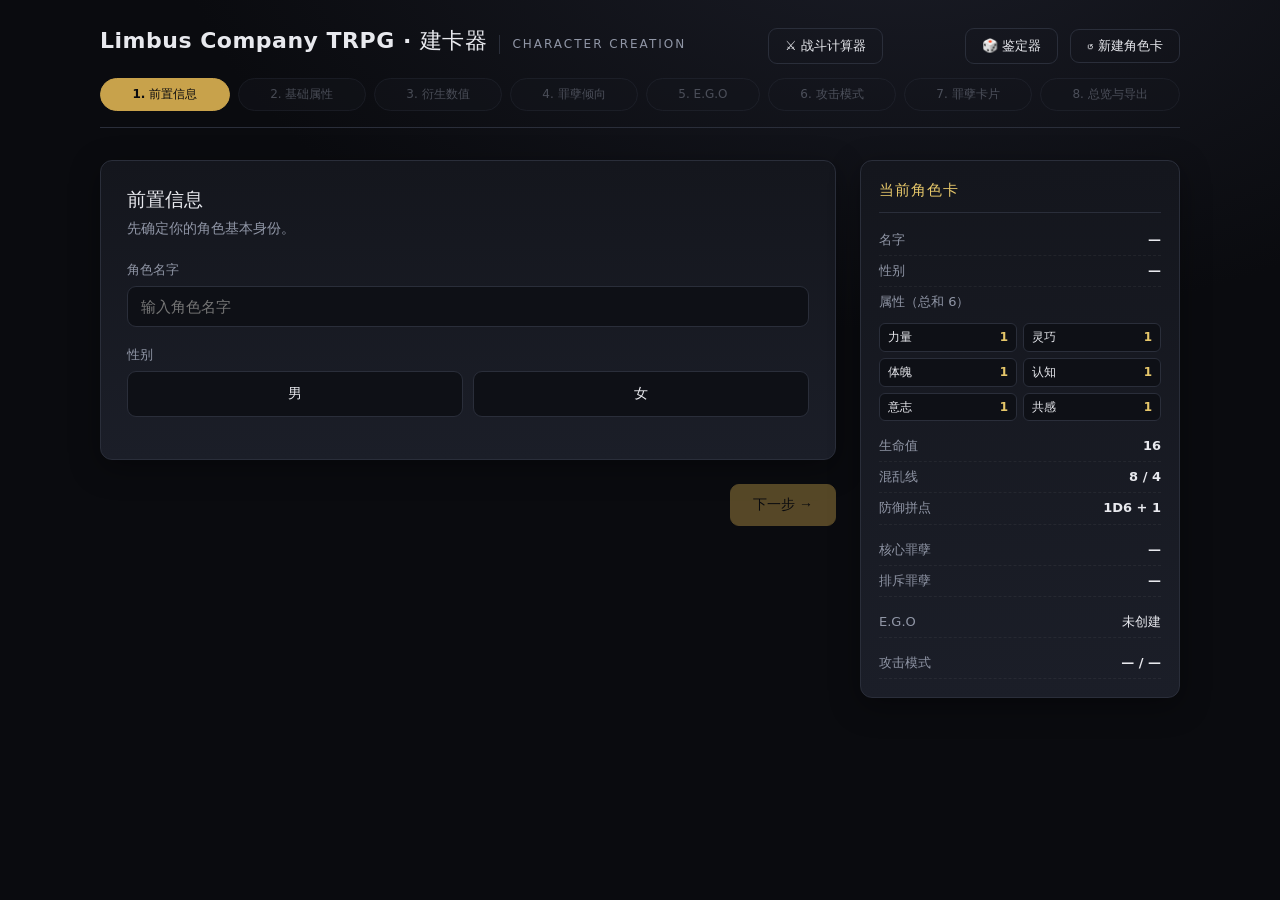
==== index.html @ ee985d25 "battle update" ====
<!DOCTYPE html>
<html lang="zh-CN">
<head>
<meta charset="UTF-8">
<meta name="viewport" content="width=device-width, initial-scale=1.0">
<title>Limbus Company TRPG · 车卡器</title>
<link rel="stylesheet" href="建卡器.css?v=25">
</head>
<body>
<div class="app">
  <header class="top">
    <div class="brand">
      <h1>Limbus Company TRPG · 建卡器</h1>
      <div class="sub">Character Creation</div>
      <a class="btn ghost btn-goto" href="战斗器.html" title="导入角色卡，跑一场战斗">⚔ 战斗计算器</a>
      <a class="btn ghost btn-goto" href="鉴定器.html" title="打开鉴定器，可直接读取当前角色">🎲 鉴定器</a>
      <button class="btn ghost btn-reset" id="btnReset" title="清空当前角色卡的全部内容，从第一步重新开始">↺ 新建角色卡</button>
    </div>
    <nav class="steps" id="stepChips"></nav>
  </header>

  <main class="stage">
    <div class="card" id="stageCard"></div>
    <div class="nav">
      <button class="btn ghost" id="btnBack">← 返回上一步</button>
      <button class="btn primary" id="btnNext">下一步 →</button>
    </div>
  </main>

  <aside class="summary">
    <div class="card">
      <h3>当前角色卡</h3>
      <div id="sideSummary"></div>
    </div>
  </aside>
</div>

<canvas id="exportCanvas" width="760" height="3600"></canvas>
<div class="toast" id="toast"></div>

<script src="建卡器.js?v=25"></script>
</body>
</html>
---- 建卡器.css ----
:root{
  --bg:#0a0b0f;
  --panel:#14161d;
  --panel-2:#1b1e28;
  --line:#2a2e3a;
  --accent:#c8a24b;      /* limbus gold */
  --accent-2:#e6c76a;
  --text:#e8e9ee;
  --muted:#9096a6;
  --danger:#d5615b;
  --ok:#6bbf7b;
  --radius:12px;
  font-synthesis:none;
}
*{box-sizing:border-box}
html,body{margin:0;height:100%}
body{
  background:radial-gradient(1200px 700px at 70% -10%,#1a1c26 0,var(--bg) 60%);
  color:var(--text);
  font-family:"Segoe UI","PingFang SC","Microsoft YaHei",system-ui,sans-serif;
  line-height:1.55;
  -webkit-font-smoothing:antialiased;
}
.app{
  max-width:1120px;margin:0 auto;padding:28px 20px 80px;
  display:grid;grid-template-columns:1fr 320px;gap:24px;
}
/* 顶栏：品牌一行、步骤条独占一行铺满，避免标题折行与末尾孤立的步骤胶囊 */
header.top{grid-column:1 / -1;display:flex;flex-direction:column;gap:14px;
  border-bottom:1px solid var(--line);padding-bottom:16px;margin-bottom:8px}
.brand{display:flex;align-items:baseline;gap:12px;flex-wrap:wrap;min-width:0}
.brand h1{margin:0;font-size:22px;letter-spacing:.5px;line-height:1.2}
.brand .sub{color:var(--muted);font-size:12px;letter-spacing:2px;text-transform:uppercase;
  white-space:nowrap;border-left:1px solid var(--line);padding-left:12px}
/* 常驻的清空按钮：靠右，危险色只在悬停时出现，避免误点 */
.brand .btn-goto{margin-left:auto;align-self:center;padding:7px 16px;font-size:13px;white-space:nowrap;text-decoration:none}
.brand .btn-goto:hover{border-color:var(--accent);color:var(--accent-2)}
.brand .btn-goto + .btn-reset{margin-left:0}
.brand .btn-reset{margin-left:auto;align-self:center;padding:7px 16px;font-size:13px;white-space:nowrap}
.brand .btn-reset:hover{border-color:var(--danger);color:var(--danger)}
.steps{display:flex;gap:8px;flex-wrap:wrap}
/* flex:1 让胶囊等分整行；折行时末行也会被撑满，不会出现单个吊在右边 */
.steps .chip{
  flex:1 1 auto;min-width:96px;text-align:center;
  font-size:12px;color:var(--muted);border:1px solid var(--line);
  padding:6px 10px;border-radius:999px;background:var(--panel);white-space:nowrap;
  cursor:pointer;transition:.2s;user-select:none
}
.steps .chip:hover{border-color:var(--accent)}
.steps .chip.active{color:var(--bg);background:var(--accent);border-color:var(--accent);font-weight:600}
.steps .chip.done{color:var(--accent-2);border-color:var(--accent)}
.steps .chip.locked{opacity:.45;cursor:not-allowed}

main.stage{min-width:0}
.card{background:linear-gradient(180deg,var(--panel),var(--panel-2));border:1px solid var(--line);
  border-radius:var(--radius);padding:24px 26px;box-shadow:0 8px 30px rgba(0,0,0,.35)}
.card h2{margin:0 0 4px;font-size:19px}
.card .lead{color:var(--muted);font-size:14px;margin:0 0 20px}

label.field{display:block;margin:0 0 18px}
label.field .lab{font-size:13px;color:var(--muted);margin-bottom:6px;display:block}
input[type=text],select{
  width:100%;background:#0e1016;border:1px solid var(--line);color:var(--text);
  padding:11px 13px;border-radius:9px;font-size:15px;outline:none;transition:.15s}
input[type=text]:focus,select:focus{border-color:var(--accent)}
.gender-row{display:flex;gap:10px;flex-wrap:wrap}
.gender-row .opt{flex:1;min-width:90px;text-align:center;border:1px solid var(--line);
  background:#0e1016;border-radius:9px;padding:11px;cursor:pointer;transition:.15s;font-size:14px}
.gender-row .opt:hover{border-color:var(--accent)}
.gender-row .opt.sel{border-color:var(--accent);background:rgba(200,162,75,.12);color:var(--accent-2)}

/* attributes */
.attr-help{background:#0e1016;border:1px solid var(--line);border-radius:10px;padding:14px 16px;
  font-size:13px;color:var(--muted);margin-bottom:18px}
.attr-help b{color:var(--text)}
.pool{display:flex;align-items:center;gap:14px;margin-bottom:16px;flex-wrap:wrap}
.pool .badge{font-size:14px;padding:6px 14px;border-radius:999px;border:1px solid var(--line);background:#0e1016}
.pool .badge b{color:var(--accent-2);font-size:16px}
.pool .badge.bad b{color:var(--danger)}
.attr-list{display:flex;flex-direction:column;gap:12px}
.attr{display:grid;grid-template-columns:150px 1fr 130px;gap:14px;align-items:center;
  background:#0e1016;border:1px solid var(--line);border-radius:10px;padding:12px 14px}
.attr .name{font-weight:600}
.attr .name small{display:block;color:var(--muted);font-weight:400;font-size:11px;line-height:1.3;margin-top:2px}
.dots{display:flex;gap:6px}
.dot{width:26px;height:26px;border-radius:50%;border:1px solid var(--line);background:#161923;
  cursor:pointer;transition:.12s;display:flex;align-items:center;justify-content:center;font-size:12px;color:var(--muted)}
.dot:hover{border-color:var(--accent)}
.dot.on{background:var(--accent);border-color:var(--accent);color:var(--bg);font-weight:700}
.dot.locked{opacity:.4;cursor:not-allowed}
.stepper{display:flex;align-items:center;gap:8px;justify-content:flex-end}
.stepper button{width:34px;height:34px;border-radius:8px;border:1px solid var(--line);
  background:var(--panel);color:var(--text);font-size:18px;cursor:pointer;transition:.15s}
.stepper button:hover:not(:disabled){border-color:var(--accent);color:var(--accent-2)}
.stepper button:disabled{opacity:.35;cursor:not-allowed}
.stepper .val{min-width:26px;text-align:center;font-size:20px;font-weight:700;color:var(--accent-2)}
.warns{margin-top:16px;display:flex;flex-direction:column;gap:6px}
.warn{font-size:13px;color:var(--danger);display:flex;gap:8px;align-items:flex-start}
.warn.ok{color:var(--ok)}

/* derived */
.grid2{display:grid;grid-template-columns:1fr 1fr;gap:14px}
.stat{background:#0e1016;border:1px solid var(--line);border-radius:10px;padding:16px}
.stat .k{font-size:12px;color:var(--muted);letter-spacing:1px;text-transform:uppercase}
.stat .v{font-size:26px;font-weight:700;color:var(--accent-2);margin-top:4px}
.stat .note{font-size:12px;color:var(--muted);margin-top:6px}

/* nav */
.nav{display:flex;justify-content:space-between;gap:12px;margin-top:24px}
a.btn{display:inline-block;text-decoration:none}
.btn{border:1px solid var(--line);background:var(--panel);color:var(--text);
  padding:11px 22px;border-radius:9px;font-size:14px;cursor:pointer;transition:.15s;font-weight:600}
.btn:hover:not(:disabled){border-color:var(--accent)}
.btn.primary{background:var(--accent);color:var(--bg);border-color:var(--accent)}
.btn.primary:hover:not(:disabled){background:var(--accent-2)}
.btn:disabled{opacity:.4;cursor:not-allowed}
.btn.ghost{background:transparent}

/* sidebar summary */
aside.summary{position:sticky;top:20px;align-self:start}
.summary .card{padding:18px 18px}
.summary h3{margin:0 0 12px;font-size:15px;letter-spacing:1px;color:var(--accent-2);
  border-bottom:1px solid var(--line);padding-bottom:10px}
.srow{display:flex;justify-content:space-between;gap:10px;font-size:13px;padding:5px 0;border-bottom:1px dashed rgba(255,255,255,.05)}
.srow .sk{color:var(--muted)}
.srow .sv{font-weight:600;text-align:right}
.srow.editable{cursor:pointer}
.srow.editable:hover .sk{color:var(--accent-2)}
.attr-mini{display:grid;grid-template-columns:1fr 1fr;gap:6px;margin-top:6px}
.attr-mini span{font-size:12px;background:#0e1016;border:1px solid var(--line);border-radius:6px;
  padding:4px 8px;display:flex;justify-content:space-between}
.attr-mini b{color:var(--accent-2)}
.empty{color:var(--muted);font-size:13px;font-style:italic}

/* final export */
.export-row{display:flex;gap:12px;flex-wrap:wrap;margin-top:6px}
.sheet{background:#0e1016;border:1px solid var(--line);border-radius:10px;padding:20px;margin-bottom:18px}
.sheet h4{margin:0 0 10px;color:var(--accent-2);font-size:15px}
table.sh{width:100%;border-collapse:collapse;font-size:14px}
table.sh td{padding:7px 6px;border-bottom:1px solid rgba(255,255,255,.06)}
table.sh td:first-child{color:var(--muted);width:40%}
/* .sh 的 40% 首列是为「键/值」两列表设计的，多列表用 .auto 取消 */
table.sh.auto td:first-child{width:auto}
table.sh.auto td{vertical-align:top}
table.sh.auto td:nth-child(2),table.sh.auto td:nth-child(3){white-space:nowrap}

/* 卡片明细表：前三列定宽且不折行，效果列吃掉剩余宽度 */
table.cards{width:100%;border-collapse:collapse;font-size:14px;table-layout:fixed}
table.cards td{padding:9px 8px;border-bottom:1px solid rgba(255,255,255,.06);vertical-align:top}
table.cards tr.thead td{color:var(--muted);font-size:12px;letter-spacing:1px}
table.cards .c-sin{width:106px;white-space:nowrap;color:var(--muted)}
table.cards .c-lv{width:66px;white-space:nowrap;color:var(--muted)}
table.cards .c-tr{width:82px;white-space:nowrap}
table.cards .c-tr .pill{margin-left:0;margin-top:5px;display:inline-block}
.toast{position:fixed;bottom:24px;left:50%;transform:translateX(-50%) translateY(20px);
  background:var(--accent);color:var(--bg);padding:12px 22px;border-radius:10px;font-weight:600;
  opacity:0;pointer-events:none;transition:.25s;z-index:50}
.toast.show{opacity:1;transform:translateX(-50%) translateY(0)}
canvas#exportCanvas{display:none}

/* ============ 罪孽模块 ============ */
.subchips{display:flex;gap:6px;flex-wrap:wrap;margin:0 0 18px}
.subchip{font-size:12px;color:var(--muted);border:1px solid var(--line);border-radius:8px;
  padding:4px 10px;background:#0e1016;cursor:pointer;transition:.15s;user-select:none}
.subchip:hover{border-color:var(--accent)}
.subchip.active{color:var(--bg);background:var(--accent);border-color:var(--accent);font-weight:600}
.subchip.done{color:var(--accent-2);border-color:var(--accent)}

.sin-card{background:#0e1016;border:1px solid var(--line);border-radius:12px;padding:16px;position:relative;overflow:hidden}
/* 左侧强调条 + 图形符号，双重区分（不仅靠颜色，兼顾色觉障碍） */
.sin-card::before{content:"";position:absolute;left:0;top:0;bottom:0;width:5px;background:var(--sin-c,#c8a24b)}
.sin-wrath{--sin-c:#e02c2c}     /* 暴怒 · 红 */
.sin-lust{--sin-c:#f2790e}      /* 色欲 · 橙 */
.sin-sloth{--sin-c:#f2c40f}     /* 怠惰 · 黄 */
.sin-gluttony{--sin-c:#6dbe45}  /* 暴食 · 绿 */
.sin-gloom{--sin-c:#2f79c2}     /* 忧郁 · 蓝 */
.sin-pride{--sin-c:#49c6f0}     /* 傲慢 · 浅蓝 */
.sin-envy{--sin-c:#a24f9e}      /* 嫉妒 · 紫 */
.sin-head{display:flex;align-items:center;gap:10px;margin-bottom:8px}
.sin-sym{width:34px;height:34px;flex:none;display:flex;align-items:center;justify-content:center;
  border:1px solid var(--sin-c,#c8a24b);border-radius:8px;color:var(--sin-c,#c8a24b);font-size:16px}
.sin-icon{width:100%;height:100%;object-fit:contain;display:block}
.rdot-icon{padding:3px}
.rdot-icon .sin-icon{width:22px;height:22px}
.sin-icon-inline{display:inline-flex;width:20px;height:20px;vertical-align:-4px;margin-right:6px}
.sin-icon-inline .sin-icon{width:20px;height:20px}
.sin-name{font-weight:700;font-size:16px}
.sin-count{margin-left:auto;font-size:12px;color:var(--muted)}
.sin-keys{display:flex;gap:6px;flex-wrap:wrap;margin-bottom:10px}
.sin-keys .tag{font-size:12px;background:#161923;border:1px solid var(--line);border-radius:999px;padding:3px 10px;color:var(--text)}
.sin-summary{margin:0 0 10px;font-size:14px}
.sin-quote{margin:0;padding:10px 14px;border-left:3px solid var(--sin-c,#c8a24b);
  background:#161923;border-radius:0 8px 8px 0;color:var(--accent-2);font-style:italic;font-size:14px}
.sin-card.big{max-width:560px;margin:0 auto 6px}
.sin-level{font-size:15px;margin-bottom:4px}
.sin-level b{color:var(--accent-2);font-size:18px}
.sin-level-desc{font-size:12px;color:var(--muted);min-height:32px;margin-bottom:8px}

.sin-grid{display:grid;grid-template-columns:repeat(auto-fill,minmax(210px,1fr));gap:12px}
.sin-card.mini .stepper{justify-content:space-between;margin-top:4px}

.reader-nav{display:flex;align-items:center;justify-content:space-between;gap:12px;margin-top:18px;flex-wrap:wrap}
.dots-row{display:flex;gap:8px;flex-wrap:wrap;justify-content:center;flex:1}
.rdot{width:30px;height:30px;border-radius:8px;border:1px solid var(--line);background:#0e1016;
  color:var(--muted);cursor:pointer;font-size:13px;display:inline-flex;align-items:center;justify-content:center;transition:.15s}
.rdot:hover{border-color:var(--accent)}
.rdot.on{background:var(--accent);border-color:var(--accent);color:var(--bg);font-weight:700}

.choice-grid{display:grid;grid-template-columns:repeat(auto-fill,minmax(240px,1fr));gap:14px}
.sin-card.choice{cursor:pointer;text-align:left;color:var(--text);font-family:inherit}
.sin-card.choice:hover{border-color:var(--accent)}
.sin-card.choice.sel{border-color:var(--accent-2);box-shadow:0 0 0 2px rgba(230,199,106,.35)}
.sin-card.choice.sel::after{content:"✔ 已选";position:absolute;top:10px;right:12px;font-size:12px;color:var(--accent-2);font-weight:700}

.hint{font-size:12px;color:var(--muted);margin:6px 0 0}

.pill{font-size:11px;padding:2px 8px;border-radius:999px;margin-left:6px;border:1px solid var(--line)}
.pill.core{background:rgba(200,162,75,.18);color:var(--accent-2);border-color:var(--accent)}
.pill.sec{background:rgba(107,123,191,.18);color:#9aa6e0}
.pill.rej{background:rgba(213,97,91,.16);color:var(--danger)}

/* 焦点可见性（键盘可访问） */
button:focus-visible,.subchip:focus-visible,.rdot:focus-visible,.dot:focus-visible,.opt:focus-visible{
  outline:2px solid var(--accent-2);outline-offset:2px}

@media(max-width:880px){
  .app{grid-template-columns:1fr}
  aside.summary{position:static}
  .attr{grid-template-columns:1fr;gap:10px}
  .stepper{justify-content:flex-start}
  .grid2{grid-template-columns:1fr}
  .sin-grid,.choice-grid{grid-template-columns:1fr}
  .mode-grid{grid-template-columns:1fr}
  .mode-slots{flex-direction:column}
}

/* ============ 攻击模式 ============ */
.mode-tabs{display:flex;gap:10px;margin-bottom:18px}
.mode-tab{flex:1;background:#0e1016;border:1px solid var(--line);border-radius:10px;padding:14px 16px;
  cursor:pointer;transition:.15s;text-align:center}
.mode-tab:hover{border-color:var(--accent)}
.mode-tab.active{border-color:var(--accent);background:rgba(200,162,75,.08)}
.mt-label{display:block;font-size:12px;color:var(--muted);letter-spacing:1px;margin-bottom:2px}
.mt-val{display:block;font-size:18px;font-weight:700;color:var(--accent-2)}
.mt-attr{display:block;font-size:12px;color:var(--muted);margin-top:2px}
.mode-tab.active .mt-label{color:var(--accent-2)}

.mode-grid{display:grid;grid-template-columns:repeat(3,1fr);gap:14px}
.mode-card{background:#0e1016;border:1px solid var(--line);border-radius:10px;padding:18px;
  text-align:center;cursor:pointer;transition:.15s;position:relative}
.mode-card:hover{border-color:var(--accent)}
.mode-card.sel{border-color:var(--accent-2);box-shadow:0 0 0 2px rgba(230,199,106,.35)}
.mode-name{font-size:20px;font-weight:700;color:var(--accent-2);margin-bottom:4px}
.mode-attr{font-size:13px;color:var(--muted);margin-bottom:8px}
.mode-desc{font-size:13px;color:var(--text)}

/* ============ 问答 ============ */
.qa-block{margin-bottom:22px}
.qa-question{font-size:15px;font-weight:600;color:var(--accent-2);margin-bottom:10px}
.qa-options{display:grid;grid-template-columns:1fr;gap:10px}
.qa-option{background:#0e1016;border:1px solid var(--line);border-radius:10px;padding:14px;
  cursor:pointer;transition:.15s}
.qa-option:hover{border-color:var(--accent)}
.qa-option.sel{border-color:var(--accent-2);box-shadow:0 0 0 2px rgba(230,199,106,.35);background:rgba(200,162,75,.08)}
.qa-opt-label{font-weight:600;color:var(--text);margin-bottom:4px}
.qa-opt-effect{font-size:13px;color:var(--muted)}
.qa-option.sel .qa-opt-label{color:var(--accent-2)}

/* ============ 卡片预览 ============ */
.preview-cards{display:flex;flex-direction:column;gap:12px}
.preview-card .card-clash{font-size:13px;color:var(--muted);margin:8px 0 4px;padding:6px 10px;background:#161923;border-radius:6px}
.preview-card .card-clash .pill{margin-right:6px}
.preview-card .card-dmg{color:var(--accent-2)}
.preview-card .card-effect{font-size:13px;color:var(--text);margin:4px 0 2px;padding:4px 0}

/* ============ 鉴定器 ============ */
.sin-chips{display:flex;gap:6px;flex-wrap:wrap}
.sinchip{font-size:12px;color:var(--muted);border:1px solid var(--line);border-radius:8px;
  padding:5px 10px;background:#0e1016;cursor:pointer;transition:.15s;user-select:none;
  border-left:4px solid var(--sin-c,var(--line))}
.sinchip:hover{border-color:var(--accent);border-left-color:var(--sin-c,var(--accent))}
.sinchip.on{color:var(--text);background:rgba(200,162,75,.14);border-color:var(--accent);font-weight:600}
.sinchip small{display:block;font-size:10px;opacity:.7;margin-top:1px}
.sinchip.full{opacity:.4;cursor:not-allowed}
.summary h3.sec-head{display:flex;justify-content:space-between;align-items:baseline}
.summary h3.sec-head span{font-size:12px;font-weight:400;color:var(--muted);letter-spacing:0}

.roll-log{display:flex;flex-direction:column;gap:4px;margin:4px 0 12px}
.roll-step{display:flex;align-items:center;gap:8px;font-size:13px}
.roll-idx{width:22px;text-align:right;color:var(--muted);font-size:11px}
.coin{width:26px;height:26px;border-radius:50%;display:inline-flex;align-items:center;justify-content:center;
  font-weight:700;font-size:13px;border:1px solid var(--line)}
.coin.hit{background:var(--accent);border-color:var(--accent);color:var(--bg)}
.coin.miss{background:#161923;color:var(--muted)}
.roll-tally{color:var(--muted);font-size:12px}
.roll-verdict{font-size:20px;font-weight:700;padding-top:10px;border-top:1px solid var(--line)}
.roll-verdict.pass{color:var(--ok)}
.roll-verdict.fail{color:var(--danger)}
.roll-verdict small{display:block;font-size:12px;font-weight:400;color:var(--muted);margin-top:2px}

/* 鉴定器没有右侧摘要以外的第二列，属性行沿用 srow 但要放得下步进器 */
#attrEdit .srow{align-items:center}
#attrEdit .stepper button{width:26px;height:26px;font-size:15px}

/* ============ 战斗计算器 ============ */
/* 单栏：场上单位固定在聚光灯上方，任何宽度下都不会被挤到日志后面 */
.app-combat{max-width:1180px;grid-template-columns:1fr}
.board{display:grid;grid-template-columns:1fr 1fr;gap:16px;margin-bottom:20px}
.board .card{padding:18px 20px}
@media(max-width:900px){ .board{grid-template-columns:1fr} }
/* 战斗器没有 aside.summary，标题栏的 flex 规则要另外给 */
.board h3.sec-head,.card h2.sec-head{display:flex;justify-content:space-between;align-items:center;gap:12px}
.card h2.sec-head{margin:0 0 4px}

.round-bar{display:flex;align-items:center;gap:12px;flex-wrap:wrap;
  border-top:1px solid var(--line);padding-top:12px}
.round-no{font-size:16px}
.round-no b{color:var(--accent-2);font-size:22px}
.round-tally{color:var(--muted);font-size:13px;margin-right:auto}
.btn.mini{padding:3px 10px;font-size:12px;font-weight:400}

.unit{background:#0e1016;border:1px solid var(--line);border-radius:10px;padding:12px;margin-bottom:10px}
.unit.on{border-color:var(--accent);box-shadow:0 0 0 2px rgba(200,162,75,.25)}
.unit.foe{border-left:4px solid var(--danger)}
.unit-head{display:flex;align-items:center;gap:8px;margin-bottom:8px}
.unit-head b{font-size:15px}
.unit-tag{margin-left:auto;font-size:11px;color:var(--muted)}
.unit-tag.done{color:var(--danger)}
/* 数值区：标签在上、输入在下的等宽网格，取代原来挤成一排的裸输入框 */
.unit-stats{display:grid;grid-template-columns:repeat(auto-fit,minmax(92px,1fr));gap:8px;margin-top:10px}
.ustat{display:flex;flex-direction:column;gap:3px}
.ustat>span{font-size:11px;color:var(--muted);letter-spacing:.3px}
.ustat input,.ustat select{width:100%;background:#161923;border:1px solid var(--line);
  color:var(--text);border-radius:6px;padding:5px 8px;font-size:13px;outline:none;transition:.15s}
.ustat input:focus,.ustat select:focus{border-color:var(--accent)}
.unit-foot{display:flex;align-items:center;gap:10px;margin-top:10px;flex-wrap:wrap}
.unit-deck{font-size:11px;color:var(--muted);margin-right:auto}
.unit-foot .btn.mini{margin-left:auto}
.unit-deck+.btn.mini{margin-left:0}
.unit-adv{margin-top:10px;padding-top:10px;border-top:1px dashed var(--line)}
.name-input{flex:1;background:transparent;border:none;color:var(--text);font-size:15px;font-weight:700;
  border-bottom:1px dashed var(--line);padding:2px 0}
.name-input:focus{outline:none;border-bottom-color:var(--accent)}

.bar{position:relative;height:18px;background:#161923;border-radius:9px;overflow:hidden;border:1px solid var(--line)}
.bar i{display:block;height:100%;background:linear-gradient(90deg,var(--ok),#8fd39c)}
.bar.foe i{background:linear-gradient(90deg,var(--danger),#e0837e)}
.bar span{position:absolute;inset:0;text-align:center;font-size:11px;line-height:18px;color:var(--text)}
.bar.mini{height:12px}
.bar.mini span{font-size:10px;line-height:12px}

.intents{display:flex;flex-direction:column;gap:6px;margin:8px 0}
.intent{display:flex;flex-direction:column;gap:4px;background:#161923;border-radius:6px;padding:6px 8px;
  border-left:3px solid var(--line)}
.intent-row{display:flex;align-items:center;gap:6px;flex-wrap:wrap}
.ilab{display:flex;align-items:center;gap:4px;font-size:11px;color:var(--muted)}
.ilab select{background:#0e1016;border:1px solid var(--line);color:var(--text);
  border-radius:5px;font-size:11px;padding:2px 4px;max-width:120px}
/* XdY+Z 的三个小输入框贴在一起读成一个骰子表达式 */
.ilab.dice{gap:2px}
.iv.sm{width:38px;padding:2px 3px;font-size:12px}
.dice-range{color:var(--muted);font-weight:400;font-size:10px;margin-left:4px;white-space:nowrap}
.intent.i-attack{border-left-color:var(--danger)}
.intent.i-buff{border-left-color:var(--ok)}
.intent.i-debuff{border-left-color:#a24f9e}
.intent.done{opacity:.45}
.intent select{background:#0e1016;border:1px solid var(--line);color:var(--text);border-radius:5px;font-size:11px;padding:2px 4px}
.intent .iv{width:46px;background:#0e1016;border:1px solid var(--accent);color:var(--accent-2);
  border-radius:5px;padding:2px 5px;font-size:13px;font-weight:700;text-align:center}
.intent .inote{flex:1;min-width:40px;background:#0e1016;border:1px solid var(--line);color:var(--text);
  border-radius:5px;padding:2px 5px;font-size:11px}

/* ---- 聚光灯：四步流程条 ---- */
.flow{display:flex;gap:8px;flex-wrap:wrap;margin-bottom:10px}
.flow-step{flex:1 1 auto;min-width:120px;display:flex;align-items:center;gap:8px;
  font-size:13px;color:var(--muted);background:#0e1016;border:1px solid var(--line);
  border-radius:999px;padding:7px 14px;transition:.2s}
.flow-step b{width:20px;height:20px;flex:none;border-radius:50%;background:#232734;color:var(--muted);
  font-size:12px;display:flex;align-items:center;justify-content:center}
.flow-step.done{color:var(--accent-2);border-color:var(--accent)}
.flow-step.done b{background:var(--accent);color:var(--bg)}
.flow-step.on{color:var(--bg);background:var(--accent);border-color:var(--accent);font-weight:600}
.flow-step.on b{background:rgba(0,0,0,.28);color:var(--bg)}
.flow-hint{font-size:13px;color:var(--muted);margin:0 0 18px}

/* ---- 聚光灯：可点选的单位/意图卡 ---- */
.pick-row{display:grid;grid-template-columns:repeat(auto-fill,minmax(210px,1fr));gap:10px}
.pick-unit{background:#0e1016;border:1px solid var(--line);border-radius:10px;padding:12px 14px;
  cursor:pointer;transition:.15s}
.pick-unit:hover{border-color:var(--accent);transform:translateY(-1px)}
.pick-unit.sel{border-color:var(--accent-2);box-shadow:0 0 0 2px rgba(230,199,106,.32);
  background:rgba(200,162,75,.08)}
.pick-unit.done{opacity:.42;cursor:not-allowed}
.pick-unit.done:hover{border-color:var(--line);transform:none}
.pick-unit.narrow{min-height:0}
.pu-head{display:flex;align-items:baseline;gap:8px;margin-bottom:8px}
.pu-head b{font-size:15px}
.pu-tag{margin-left:auto;font-size:11px;color:var(--muted);white-space:nowrap}
.pu-meta{font-size:11px;color:var(--muted);margin-top:6px}

/* ---- 聚光灯：分段与已选卡片 ---- */
.spot-sec{margin-top:18px}
.spot-sec h3{margin:0 0 10px;font-size:14px;color:var(--accent-2);font-weight:600}
.spot-head{display:flex;align-items:flex-start;gap:12px;background:#0e1016;border:1px solid var(--line);
  border-radius:10px;padding:12px 14px}
.spot-sec>.spot-head{margin-bottom:10px}
.spot-head .sh-main{flex:1;min-width:0;font-size:14px}
.spot-head .sh-main small{display:block;color:var(--muted);font-size:12px;margin-top:3px;line-height:1.45}
.spot-sec.chosen .spot-head{border-color:var(--accent);background:rgba(200,162,75,.07)}
.spot-preview{background:#0e1016;border:1px solid var(--line);border-radius:10px;padding:12px 14px;
  font-size:13px;color:var(--muted);line-height:1.6}
.spot-preview b{color:var(--accent-2)}
.spot-preview.note{margin-top:10px}
.spot-preview.note b{color:var(--text)}
.roll-row{display:flex;align-items:center;gap:14px;flex-wrap:wrap;margin-top:14px}
.btn.big{padding:13px 30px;font-size:15px}

/* 无敌人时的引导块——原来只有一行灰字，玩家看不出该做什么 */
.foe-empty{margin-top:18px;background:#0e1016;border:1px dashed var(--accent);border-radius:10px;
  padding:22px;text-align:center}
.foe-empty b{display:block;font-size:15px;color:var(--accent-2);margin-bottom:6px}
.foe-empty p{margin:0 0 14px;font-size:13px;color:var(--muted)}

/* 卡片角标：拼点属性 / 基础伤害 / 命中次数 */
.ptag{display:inline-block;font-size:11px;padding:2px 8px;border-radius:999px;
  border:1px solid var(--accent);background:rgba(200,162,75,.14);color:var(--accent-2)}
.ptag.mute{border-color:var(--line);background:#161923;color:var(--muted)}
.ptag.dmg{border-color:var(--ok);background:rgba(107,191,123,.14);color:var(--ok)}
.ptag.warn{border-color:var(--danger);background:rgba(213,97,91,.14);color:var(--danger)}

.card-pick{display:grid;grid-template-columns:repeat(auto-fill,minmax(220px,1fr));gap:10px}
.pick{background:#0e1016;border:1px solid var(--line);border-radius:9px;padding:12px 14px;cursor:pointer;transition:.15s}
.pick:hover{border-color:var(--accent);transform:translateY(-1px)}
.pick.sel{border-color:var(--accent-2);box-shadow:0 0 0 2px rgba(230,199,106,.3)}
/* locked = 接线卡，我方回合打不出；spent = 本轮已消耗 */
.pick.locked,.pick.spent{opacity:.45;cursor:not-allowed}
.pick.locked:hover,.pick.spent:hover{border-color:var(--line);transform:none}
.pick.spent{cursor:default}
.unit-flags{display:flex;gap:6px;flex-wrap:wrap;margin-top:8px}
.pick b{display:block;font-size:14px}
.pick small{color:var(--muted);font-size:11px}
.pick-tags{display:flex;gap:6px;flex-wrap:wrap;margin-top:8px}
.pick-eff{font-size:12px;color:var(--muted);margin-top:8px;line-height:1.45}
.manual{font-size:12px;color:var(--muted);display:flex;align-items:center;gap:6px}
.manual input{width:60px;background:#0e1016;border:1px solid var(--line);color:var(--text);
  border-radius:6px;padding:6px 8px}
.logrow{background:#0e1016;border:1px solid var(--line);border-radius:8px;padding:10px 12px;
  margin-bottom:8px;font-size:13px;line-height:1.6}
.logrow b{color:var(--accent-2)}

/* 敌人站位序号：相邻判定按这个顺序算 */
.foe-pos{width:20px;height:20px;flex:none;display:inline-flex;align-items:center;justify-content:center;
  border:1px solid var(--danger);border-radius:50%;color:var(--danger);font-size:11px;font-weight:700}
.unit-tag.dead{color:var(--danger);font-weight:700}
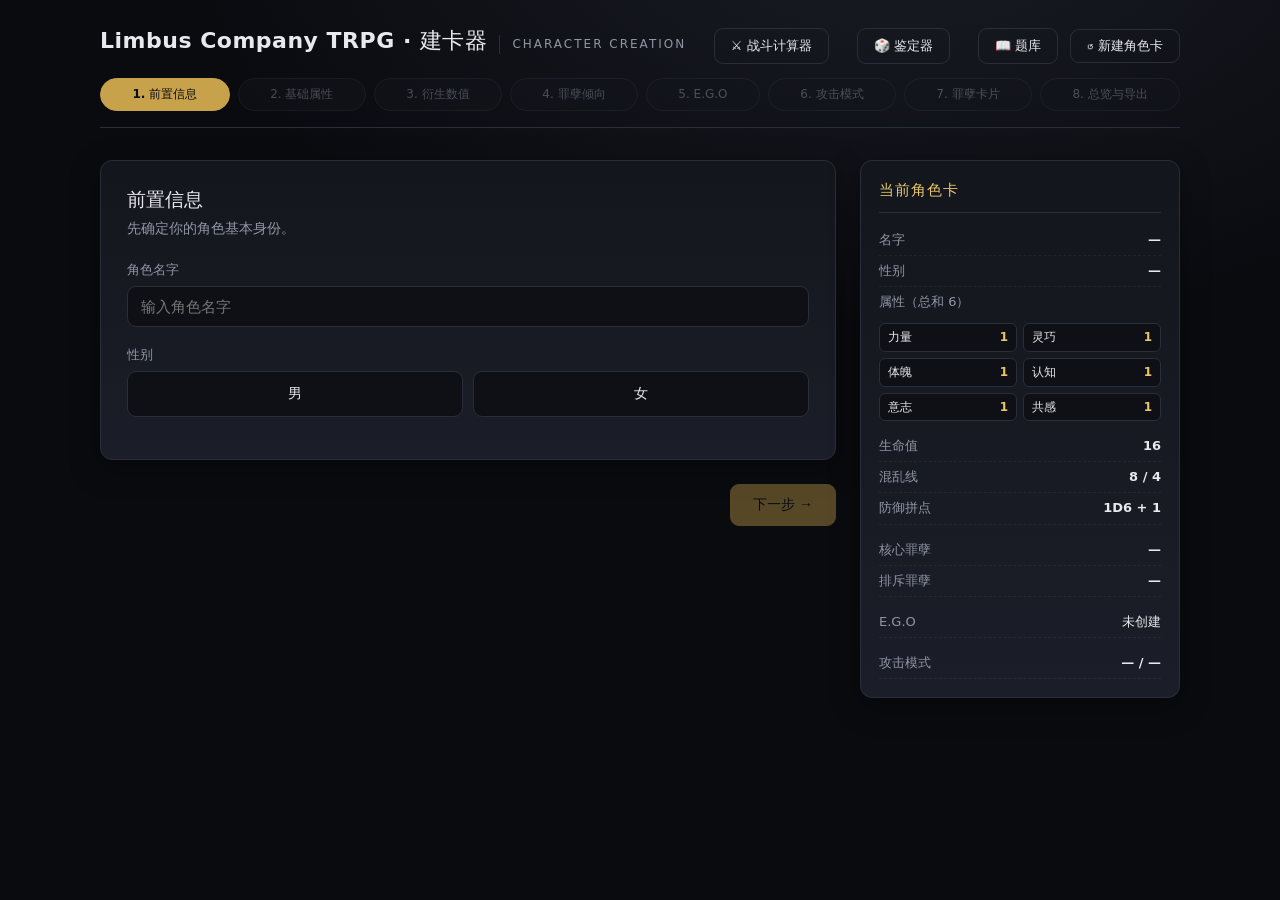
==== commit e62d5e38: "huge update" ====
--- a/index.html
+++ b/index.html
@@ -4,7 +4,7 @@
 <meta charset="UTF-8">
 <meta name="viewport" content="width=device-width, initial-scale=1.0">
 <title>Limbus Company TRPG · 车卡器</title>
-<link rel="stylesheet" href="建卡器.css?v=25">
+<link rel="stylesheet" href="建卡器.css?v=45">
 </head>
 <body>
 <div class="app">
@@ -14,6 +14,7 @@
       <div class="sub">Character Creation</div>
       <a class="btn ghost btn-goto" href="战斗器.html" title="导入角色卡，跑一场战斗">⚔ 战斗计算器</a>
       <a class="btn ghost btn-goto" href="鉴定器.html" title="打开鉴定器，可直接读取当前角色">🎲 鉴定器</a>
+      <a class="btn ghost btn-goto" href="题库.html" title="全部罪孽卡片与问答的速查表">📖 题库</a>
       <button class="btn ghost btn-reset" id="btnReset" title="清空当前角色卡的全部内容，从第一步重新开始">↺ 新建角色卡</button>
     </div>
     <nav class="steps" id="stepChips"></nav>
@@ -38,6 +39,6 @@
 <canvas id="exportCanvas" width="760" height="3600"></canvas>
 <div class="toast" id="toast"></div>
 
-<script src="建卡器.js?v=25"></script>
+<script src="建卡器.js?v=45"></script>
 </body>
 </html>
--- a/建卡器.css
+++ b/建卡器.css
@@ -452,3 +452,82 @@
 .foe-pos{width:20px;height:20px;flex:none;display:inline-flex;align-items:center;justify-content:center;
   border:1px solid var(--danger);border-radius:50%;color:var(--danger);font-size:11px;font-weight:700}
 .unit-tag.dead{color:var(--danger);font-weight:700}
+
+/* 角色卡上的架势开关：免费切，供开局设定与 GM 纠正。
+   正式的「切换架势」行动在聚光灯里，要花一个行动槽。 */
+.stance-pick{display:flex;gap:6px;margin-top:8px}
+.st-btn{flex:1;min-width:0;background:#161923;border:1px solid var(--line);color:var(--muted);
+  border-radius:6px;padding:5px 6px;font-size:11px;font-family:inherit;cursor:pointer;
+  white-space:nowrap;overflow:hidden;text-overflow:ellipsis;transition:.15s}
+.st-btn:hover{border-color:var(--accent);color:var(--text)}
+.st-btn.on{border-color:var(--accent);background:rgba(200,162,75,.14);color:var(--accent-2);font-weight:600;
+  cursor:default}
+
+/* ============ 题库速查（题库.html 专用） ============
+   只被 题库.html 用到，类名一律 .qa- 前缀，不与建卡器 / 鉴定器 / 战斗器 的样式相交。 */
+.app-qa{max-width:1180px;grid-template-columns:1fr}
+
+.qa-sum{display:flex;align-items:center;gap:8px;flex-wrap:wrap;margin:14px 0 4px;
+  padding:12px 14px;background:#0e1016;border:1px solid var(--line);border-radius:10px}
+.qa-sum-main{font-size:13px;color:var(--muted);margin-right:auto}
+.qa-sum-main b{color:var(--accent-2);font-size:16px}
+.qa-hit{font-size:12px;color:var(--accent-2);width:100%}
+
+.qa-filters{margin-top:14px;padding-top:14px;border-top:1px dashed var(--line)}
+.qa-frow{display:flex;align-items:center;gap:6px;flex-wrap:wrap;margin-bottom:8px}
+.qa-flab{width:44px;flex:none;font-size:12px;color:var(--muted);letter-spacing:1px}
+.qa-fnote{font-size:11px;color:var(--muted)}
+.qa-chip{background:#161923;border:1px solid var(--line);color:var(--muted);border-radius:999px;
+  padding:4px 12px;font-size:12px;font-family:inherit;cursor:pointer;transition:.15s}
+.qa-chip:hover{border-color:var(--accent);color:var(--text)}
+.qa-chip.on{border-color:var(--accent);background:rgba(200,162,75,.14);color:var(--accent-2)}
+.qa-search{flex:1;min-width:180px;background:#0e1016;border:1px solid var(--line);color:var(--text);
+  border-radius:6px;padding:6px 10px;font-size:13px;font-family:inherit}
+.qa-search:focus{outline:none;border-color:var(--accent)}
+
+.qa-card{margin-top:16px;padding:16px 18px}
+.qa-head{display:flex;align-items:center;gap:8px;flex-wrap:wrap;margin-bottom:10px}
+.qa-head b{font-size:15px}
+.qa-lv{font-size:11px;color:var(--muted);border:1px solid var(--line);border-radius:999px;padding:2px 9px}
+.qa-base{display:flex;align-items:baseline;gap:8px;flex-wrap:wrap;background:#0e1016;
+  border:1px solid var(--line);border-radius:8px;padding:9px 12px;font-size:13px;line-height:1.6}
+.qa-base-lab{flex:none;font-size:11px;color:var(--accent-2);letter-spacing:1px}
+.qa-base-txt{flex:1;min-width:200px;color:var(--muted)}
+
+.qa-q{margin-top:12px}
+.qa-qt{font-size:13px;color:var(--accent-2);margin-bottom:6px}
+.qa-opt{display:flex;align-items:baseline;gap:8px;flex-wrap:wrap;padding:6px 12px;
+  border-left:2px solid var(--line);margin-bottom:4px;font-size:13px;line-height:1.6}
+.qa-opt b{flex:none;min-width:84px}
+.qa-eff{flex:1;min-width:220px;color:var(--muted)}
+
+/* 四档自动化标记，颜色与战斗器里的语义保持一致：绿=全自动、红=部分、灰=手动 */
+.qa-tag{flex:none;font-size:11px;padding:2px 8px;border-radius:999px;white-space:nowrap;
+  border:1px solid var(--line);background:#161923;color:var(--muted)}
+.qa-tag.ok{border-color:var(--ok);background:rgba(107,191,123,.14);color:var(--ok)}
+.qa-tag.warn{border-color:var(--danger);background:rgba(213,97,91,.14);color:var(--danger)}
+.qa-tag.swi{border-color:var(--accent);background:rgba(200,162,75,.14);color:var(--accent-2)}
+.qa-tag.gate{border-color:var(--accent);color:var(--accent-2);background:transparent}
+
+/* 敌人类型（杂兵/精英/BOSS）：只影响「挡下全部意图」对它生效到什么程度 */
+.kind-pick{display:flex;gap:4px;margin:6px 0 8px}
+.kd-btn{flex:1;background:#161923;border:1px solid var(--line);color:var(--muted);border-radius:6px;
+  padding:3px 6px;font-size:11px;font-family:inherit;cursor:pointer;transition:.15s}
+.kd-btn:hover{border-color:var(--danger);color:var(--text)}
+.kd-btn.on{border-color:var(--danger);background:rgba(213,97,91,.16);color:var(--danger);font-weight:600;cursor:default}
+
+/* 我方状态槽：一个个可点掉的对象，「涤净」「窃取」这类卡靠它才有东西可操作 */
+.eff-row{display:flex;gap:6px;flex-wrap:wrap;margin-top:8px}
+.eff{display:inline-flex;align-items:center;gap:5px;font-size:11px;padding:2px 4px 2px 9px;
+  border-radius:999px;border:1px solid var(--line);background:#161923;color:var(--muted)}
+.eff.debuff{border-color:var(--danger);background:rgba(213,97,91,.13);color:var(--danger)}
+.eff.buff{border-color:var(--ok);background:rgba(107,191,123,.13);color:var(--ok)}
+.eff-x{background:none;border:none;color:inherit;cursor:pointer;font-size:11px;
+  padding:0 3px;opacity:.6;font-family:inherit}
+.eff-x:hover{opacity:1}
+.eff-add{display:flex;align-items:center;gap:6px;flex-wrap:wrap;margin-top:10px;
+  padding-top:10px;border-top:1px dashed var(--line)}
+.eff-add select{background:#161923;border:1px solid var(--line);color:var(--text);
+  border-radius:5px;font-size:11px;padding:3px 5px;font-family:inherit}
+.eff-in{flex:1;min-width:90px;background:#0e1016;border:1px solid var(--line);color:var(--text);
+  border-radius:5px;padding:3px 7px;font-size:11px;font-family:inherit}
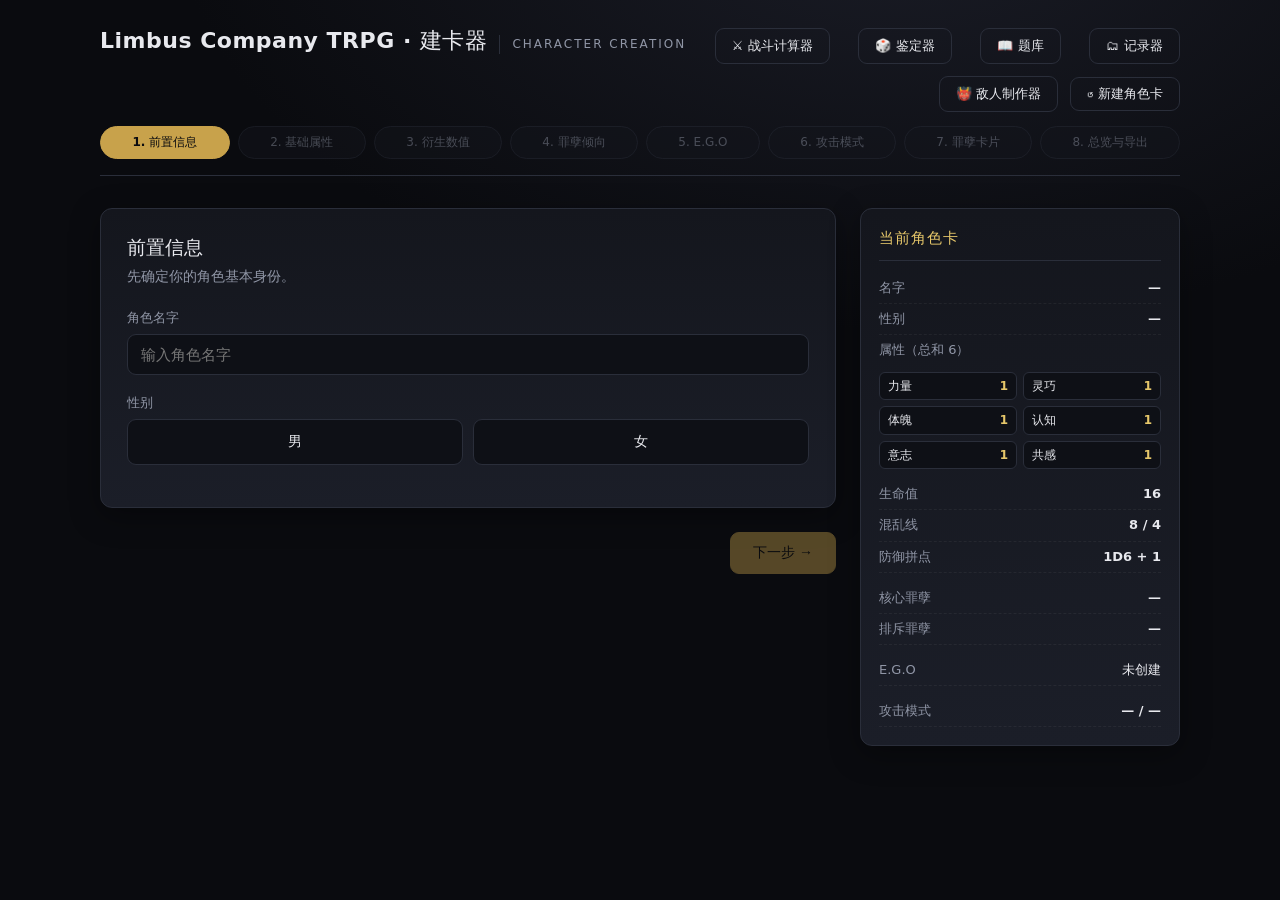
==== commit 5c4f19e4: "huge update" ====
--- a/index.html
+++ b/index.html
@@ -4,7 +4,7 @@
 <meta charset="UTF-8">
 <meta name="viewport" content="width=device-width, initial-scale=1.0">
 <title>Limbus Company TRPG · 车卡器</title>
-<link rel="stylesheet" href="建卡器.css?v=45">
+<link rel="stylesheet" href="建卡器.css?v=64">
 </head>
 <body>
 <div class="app">
@@ -15,6 +15,8 @@
       <a class="btn ghost btn-goto" href="战斗器.html" title="导入角色卡，跑一场战斗">⚔ 战斗计算器</a>
       <a class="btn ghost btn-goto" href="鉴定器.html" title="打开鉴定器，可直接读取当前角色">🎲 鉴定器</a>
       <a class="btn ghost btn-goto" href="题库.html" title="全部罪孽卡片与问答的速查表">📖 题库</a>
+      <a class="btn ghost btn-goto" href="记录器.html" title="玩家自己记卡组和数值">🗂 记录器</a>
+      <a class="btn ghost btn-goto" href="敌人制作器.html" title="定制抗性与被动的敌人">👹 敌人制作器</a>
       <button class="btn ghost btn-reset" id="btnReset" title="清空当前角色卡的全部内容，从第一步重新开始">↺ 新建角色卡</button>
     </div>
     <nav class="steps" id="stepChips"></nav>
@@ -39,6 +41,6 @@
 <canvas id="exportCanvas" width="760" height="3600"></canvas>
 <div class="toast" id="toast"></div>
 
-<script src="建卡器.js?v=45"></script>
+<script src="建卡器.js?v=64"></script>
 </body>
 </html>
--- a/建卡器.css
+++ b/建卡器.css
@@ -265,6 +265,10 @@
 .qa-opt-label{font-weight:600;color:var(--text);margin-bottom:4px}
 .qa-opt-effect{font-size:13px;color:var(--muted)}
 .qa-option.sel .qa-opt-label{color:var(--accent-2)}
+/* 被同卡另一问的选择挡住的选项：还看得见（要知道自己放弃了什么），但点不动 */
+.qa-option.locked{opacity:.42;cursor:not-allowed;background:#0b0c10}
+.qa-option.locked:hover{border-color:var(--line)}
+.qa-opt-lock{margin-top:6px;font-size:12px;color:var(--danger)}
 
 /* ============ 卡片预览 ============ */
 .preview-cards{display:flex;flex-direction:column;gap:12px}
@@ -305,9 +309,19 @@
 /* ============ 战斗计算器 ============ */
 /* 单栏：场上单位固定在聚光灯上方，任何宽度下都不会被挤到日志后面 */
 .app-combat{max-width:1180px;grid-template-columns:1fr}
-.board{display:grid;grid-template-columns:1fr 1fr;gap:16px;margin-bottom:20px}
+/* 我方与敌人上下两块，每块内部自己铺自适应网格。
+   以前是左右两栏各一条竖直堆叠，一边三个人一边一个敌人时另一边全是空白，
+   而且单位一多就只能一路往下滚。 */
+.board{display:flex;flex-direction:column;gap:16px;margin-bottom:20px}
 .board .card{padding:18px 20px}
-@media(max-width:900px){ .board{grid-template-columns:1fr} }
+/* 单位卡片默认折叠，所以 260px 一列足够；宽屏自动铺三到四列 */
+#players,#enemies{display:grid;grid-template-columns:repeat(auto-fill,minmax(260px,1fr));gap:10px;align-items:start}
+#players .unit,#enemies .unit{margin-bottom:0}
+#players>.empty,#enemies>.empty{grid-column:1/-1}
+/* 折叠态的一行摘要：这个单位本轮要干什么、抗什么，一眼看完 */
+.unit-brief{font-size:12px;color:var(--muted);margin-top:8px;line-height:1.5}
+.foe-kind{display:inline-block;margin-top:6px;font-size:11px;padding:1px 8px;border-radius:20px;
+  border:1px solid var(--line);color:var(--muted)}
 /* 战斗器没有 aside.summary，标题栏的 flex 规则要另外给 */
 .board h3.sec-head,.card h2.sec-head{display:flex;justify-content:space-between;align-items:center;gap:12px}
 .card h2.sec-head{margin:0 0 4px}
@@ -531,3 +545,70 @@
   border-radius:5px;font-size:11px;padding:3px 5px;font-family:inherit}
 .eff-in{flex:1;min-width:90px;background:#0e1016;border:1px solid var(--line);color:var(--text);
   border-radius:5px;padding:3px 7px;font-size:11px;font-family:inherit}
+
+/* ============ 玩家记录器（记录器.html 专用） ============
+   类名一律 .tr- 前缀，不与建卡器 / 鉴定器 / 战斗器 / 题库 的样式相交。 */
+.app-tracker{max-width:1180px;grid-template-columns:1fr}
+
+.tr-vitals{display:flex;flex-direction:column;gap:8px;margin-top:12px}
+.tr-vital{display:flex;align-items:center;gap:8px;flex-wrap:wrap;
+  padding:8px 12px;background:#0e1016;border:1px solid var(--line);border-radius:10px}
+.tr-vlab{min-width:66px;font-size:13px;color:var(--muted)}
+.tr-vin{width:62px;background:#161923;border:1px solid var(--line);color:var(--accent-2);
+  border-radius:6px;padding:4px 8px;font-size:15px;font-weight:600;font-family:inherit;text-align:center}
+.tr-vmax{font-size:12px;color:var(--muted)}
+.tr-vnote{font-size:12px;color:var(--muted);margin-left:auto}
+.tr-panic{color:var(--danger)}
+
+.tr-group{margin-top:20px}
+.tr-count{font-size:13px;color:var(--accent-2);font-weight:600}
+.tr-count.full{color:var(--muted)}
+.tr-cards{display:grid;grid-template-columns:repeat(auto-fill,minmax(268px,1fr));gap:12px;margin-top:12px}
+.tr-card{background:#0e1016;border:1px solid var(--line);border-radius:10px;padding:12px 14px}
+.tr-card.tr-used{opacity:.4}
+.tr-chead{display:flex;align-items:center;gap:6px;flex-wrap:wrap;margin-bottom:6px}
+.tr-chead b{font-size:14px}
+.tr-lv{font-size:11px;color:var(--muted)}
+.tr-tag{font-size:11px;padding:1px 7px;border-radius:20px;
+  background:rgba(200,162,75,.14);border:1px solid var(--line);color:var(--accent-2)}
+.tr-tag.used{background:transparent;color:var(--muted)}
+.tr-tag.add{background:rgba(120,160,220,.14);color:#8fb4e0}
+.tr-eff{font-size:12.5px;color:var(--text);line-height:1.6}
+.tr-eff.sub{color:var(--muted);font-size:12px}
+.tr-acts{display:flex;gap:8px;margin-top:10px}
+
+.tr-lround{font-size:12px;color:var(--accent-2);font-weight:600;margin:12px 0 4px}
+.tr-lround:first-child{margin-top:0}
+.tr-lrow{display:flex;align-items:center;gap:8px;flex-wrap:wrap;
+  padding:6px 10px;border-bottom:1px solid var(--line);font-size:13px}
+.tr-lkind{font-size:11px;padding:1px 8px;border-radius:20px;border:1px solid var(--line)}
+.tr-lkind.play{background:rgba(200,162,75,.16);color:var(--accent-2)}
+.tr-lkind.discard{color:var(--muted)}
+.tr-lname{font-weight:600}
+.tr-lgid{font-size:11px;color:var(--muted)}
+.tr-lnote{font-size:11.5px;color:var(--muted);margin-left:auto}
+.tr-lnote.refresh{color:var(--accent-2)}
+
+/* 拖拽提示：平时不占位，拖着文件进页面时才铺开 */
+.tr-drop{position:fixed;inset:0;display:none;align-items:center;justify-content:center;
+  background:rgba(10,11,15,.86);border:2px dashed var(--accent-2);z-index:60;
+  font-size:18px;color:var(--accent-2);pointer-events:none}
+.tr-drop.on{display:flex}
+
+/* ============ 敌人制作器（敌人制作器.html 专用） ============
+   类名一律 .fm- 前缀。复用了战斗器的 .unit-stats / .ustat / .intents / .kind-pick，
+   那几个是纯布局，改它们要同时看战斗器。 */
+.app-foemaker{max-width:1180px;grid-template-columns:1fr}
+.fm-foe{margin-top:16px;padding:18px 20px}
+.fm-head{display:flex;align-items:center;gap:10px;flex-wrap:wrap;margin-bottom:12px}
+.fm-head .name-input{flex:1;min-width:140px}
+.fm-sec{margin-top:16px;padding-top:14px;border-top:1px solid var(--line)}
+.fm-sec h4{margin:0 0 10px;font-size:14px;color:var(--accent-2);display:flex;align-items:center;gap:10px}
+.fm-sub{font-size:11px;color:var(--muted);margin:10px 0 4px;letter-spacing:.5px}
+.fm-add{display:flex;gap:8px;flex-wrap:wrap;margin-bottom:10px}
+.fm-passive{background:#0e1016;border:1px solid var(--line);border-radius:10px;padding:12px 14px;margin-bottom:10px}
+.fm-phead{display:flex;align-items:center;gap:8px;flex-wrap:wrap;margin-bottom:4px}
+.fm-phead .eff-in{flex:1;min-width:120px}
+.fm-flags{display:flex;gap:14px;flex-wrap:wrap;margin-top:8px}
+.fm-flag{display:flex;align-items:center;gap:6px;font-size:12.5px;color:var(--muted);cursor:pointer}
+.fm-flag input{accent-color:var(--accent)}
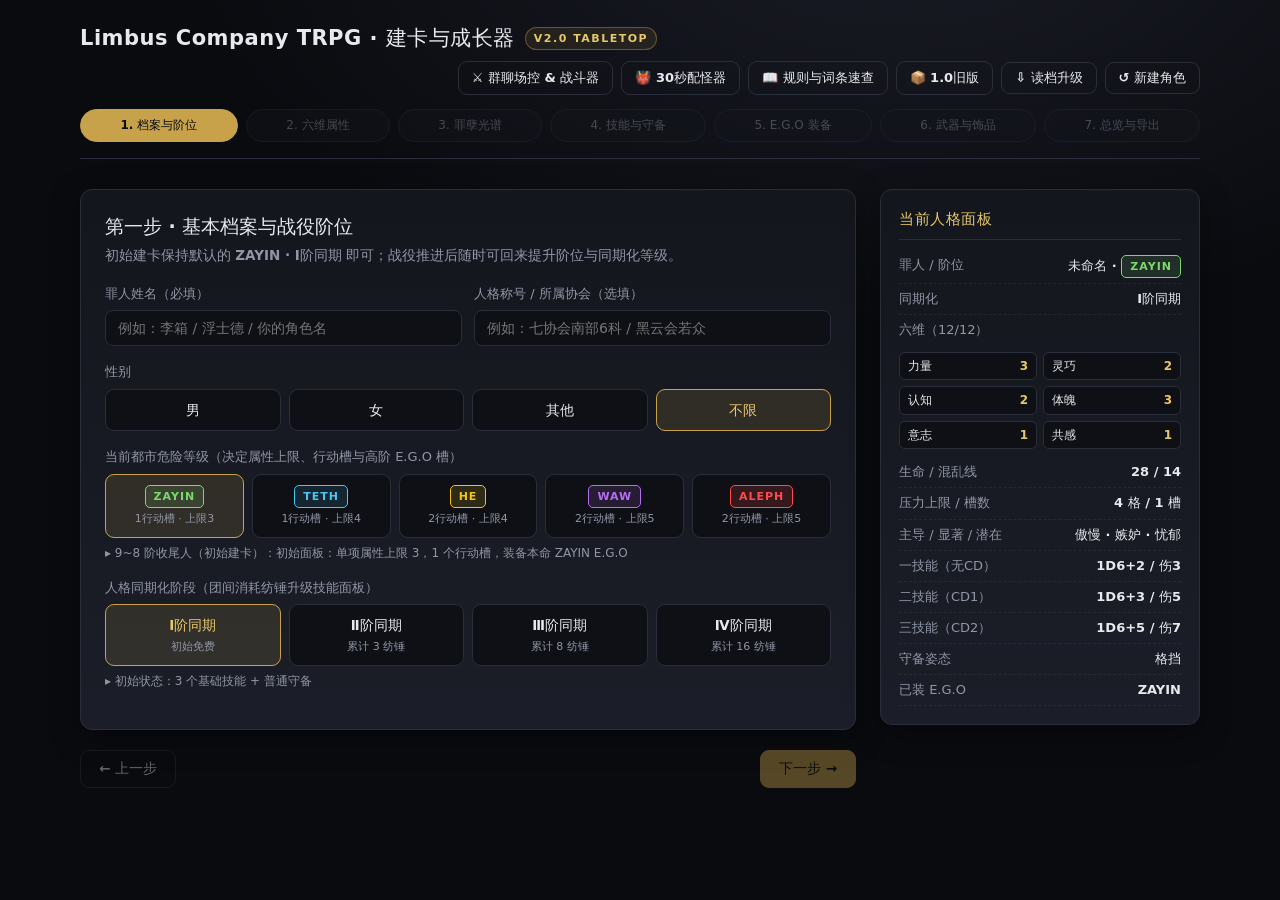
==== commit 6df167fa: "new version2.0" ====
--- a/index.html
+++ b/index.html
@@ -3,44 +3,47 @@
 <head>
 <meta charset="UTF-8">
 <meta name="viewport" content="width=device-width, initial-scale=1.0">
-<title>Limbus Company TRPG · 车卡器</title>
-<link rel="stylesheet" href="建卡器.css?v=64">
+<title>Limbus Company TRPG 2.0 · 罪人建卡与成长器</title>
+<link rel="stylesheet" href="建卡器.css?v=3">
 </head>
 <body>
 <div class="app">
   <header class="top">
     <div class="brand">
-      <h1>Limbus Company TRPG · 建卡器</h1>
-      <div class="sub">Character Creation</div>
-      <a class="btn ghost btn-goto" href="战斗器.html" title="导入角色卡，跑一场战斗">⚔ 战斗计算器</a>
-      <a class="btn ghost btn-goto" href="鉴定器.html" title="打开鉴定器，可直接读取当前角色">🎲 鉴定器</a>
-      <a class="btn ghost btn-goto" href="题库.html" title="全部罪孽卡片与问答的速查表">📖 题库</a>
-      <a class="btn ghost btn-goto" href="记录器.html" title="玩家自己记卡组和数值">🗂 记录器</a>
-      <a class="btn ghost btn-goto" href="敌人制作器.html" title="定制抗性与被动的敌人">👹 敌人制作器</a>
-      <button class="btn ghost btn-reset" id="btnReset" title="清空当前角色卡的全部内容，从第一步重新开始">↺ 新建角色卡</button>
+      <h1>Limbus Company TRPG · 建卡与成长器</h1>
+      <span class="sub">v2.0 Tabletop</span>
+      <div class="brand-nav">
+        <a class="btn ghost" href="战斗器.html">⚔ 群聊场控 & 战斗器</a>
+        <a class="btn ghost" href="敌人制作器.html">👹 30秒配怪器</a>
+        <a class="btn ghost" href="题库.html">📖 规则与词条速查</a>
+        <a class="btn ghost" href="v1/index.html" title="查看旧版 1.0 归档">📦 1.0旧版</a>
+        <button class="btn ghost" id="btnImportJson" title="读取已导出的 2.0 角色 JSON 继续升级或换装">⇩ 读档升级</button>
+        <button class="btn ghost danger-hover" id="btnReset" title="清空当前角色数据重新车卡">↺ 新建角色</button>
+      </div>
     </div>
+    <input type="file" id="importJsonInput" accept=".json,application/json" hidden>
     <nav class="steps" id="stepChips"></nav>
   </header>
 
   <main class="stage">
     <div class="card" id="stageCard"></div>
     <div class="nav">
-      <button class="btn ghost" id="btnBack">← 返回上一步</button>
+      <button class="btn ghost" id="btnBack">← 上一步</button>
       <button class="btn primary" id="btnNext">下一步 →</button>
     </div>
   </main>
 
   <aside class="summary">
     <div class="card">
-      <h3>当前角色卡</h3>
+      <h3>当前人格面板</h3>
       <div id="sideSummary"></div>
     </div>
   </aside>
 </div>
 
-<canvas id="exportCanvas" width="760" height="3600"></canvas>
+<canvas id="exportCanvas" width="780" height="2400"></canvas>
 <div class="toast" id="toast"></div>
 
-<script src="建卡器.js?v=64"></script>
+<script src="建卡器.js?v=3"></script>
 </body>
 </html>
--- a/建卡器.css
+++ b/建卡器.css
@@ -13,7 +13,7 @@
   font-synthesis:none;
 }
 *{box-sizing:border-box}
-html,body{margin:0;height:100%}
+html,body{margin:0;min-height:100%}
 body{
   background:radial-gradient(1200px 700px at 70% -10%,#1a1c26 0,var(--bg) 60%);
   color:var(--text);
@@ -22,24 +22,24 @@
   -webkit-font-smoothing:antialiased;
 }
 .app{
-  max-width:1120px;margin:0 auto;padding:28px 20px 80px;
+  max-width:1160px;margin:0 auto;padding:26px 20px 80px;
   display:grid;grid-template-columns:1fr 320px;gap:24px;
 }
-/* 顶栏：品牌一行、步骤条独占一行铺满，避免标题折行与末尾孤立的步骤胶囊 */
+.app-wide{max-width:1220px;grid-template-columns:1fr}
+
+/* 顶栏 */
 header.top{grid-column:1 / -1;display:flex;flex-direction:column;gap:14px;
-  border-bottom:1px solid var(--line);padding-bottom:16px;margin-bottom:8px}
-.brand{display:flex;align-items:baseline;gap:12px;flex-wrap:wrap;min-width:0}
-.brand h1{margin:0;font-size:22px;letter-spacing:.5px;line-height:1.2}
-.brand .sub{color:var(--muted);font-size:12px;letter-spacing:2px;text-transform:uppercase;
-  white-space:nowrap;border-left:1px solid var(--line);padding-left:12px}
-/* 常驻的清空按钮：靠右，危险色只在悬停时出现，避免误点 */
-.brand .btn-goto{margin-left:auto;align-self:center;padding:7px 16px;font-size:13px;white-space:nowrap;text-decoration:none}
-.brand .btn-goto:hover{border-color:var(--accent);color:var(--accent-2)}
-.brand .btn-goto + .btn-reset{margin-left:0}
-.brand .btn-reset{margin-left:auto;align-self:center;padding:7px 16px;font-size:13px;white-space:nowrap}
-.brand .btn-reset:hover{border-color:var(--danger);color:var(--danger)}
+  border-bottom:1px solid var(--line);padding-bottom:16px;margin-bottom:6px}
+.brand{display:flex;align-items:center;gap:10px;flex-wrap:wrap;min-width:0}
+.brand h1{margin:0;font-size:21px;letter-spacing:.5px;line-height:1.2}
+.brand .sub{color:var(--accent-2);font-size:11px;letter-spacing:1.5px;text-transform:uppercase;
+  white-space:nowrap;border:1px solid rgba(200,162,75,.4);background:rgba(200,162,75,.1);
+  padding:2px 8px;border-radius:999px;font-weight:700}
+.brand-nav{margin-left:auto;display:flex;gap:8px;flex-wrap:wrap;align-items:center}
+.brand-nav .btn{padding:6px 13px;font-size:13px;white-space:nowrap}
+.brand-nav .btn.danger-hover:hover{border-color:var(--danger);color:var(--danger)}
+
 .steps{display:flex;gap:8px;flex-wrap:wrap}
-/* flex:1 让胶囊等分整行；折行时末行也会被撑满，不会出现单个吊在右边 */
 .steps .chip{
   flex:1 1 auto;min-width:96px;text-align:center;
   font-size:12px;color:var(--muted);border:1px solid var(--line);
@@ -47,81 +47,95 @@
   cursor:pointer;transition:.2s;user-select:none
 }
 .steps .chip:hover{border-color:var(--accent)}
-.steps .chip.active{color:var(--bg);background:var(--accent);border-color:var(--accent);font-weight:600}
+.steps .chip.active{color:var(--bg);background:var(--accent);border-color:var(--accent);font-weight:700}
 .steps .chip.done{color:var(--accent-2);border-color:var(--accent)}
-.steps .chip.locked{opacity:.45;cursor:not-allowed}
+.steps .chip.locked{opacity:.42;cursor:not-allowed}
 
 main.stage{min-width:0}
 .card{background:linear-gradient(180deg,var(--panel),var(--panel-2));border:1px solid var(--line);
-  border-radius:var(--radius);padding:24px 26px;box-shadow:0 8px 30px rgba(0,0,0,.35)}
+  border-radius:var(--radius);padding:22px 24px;box-shadow:0 8px 30px rgba(0,0,0,.35)}
 .card h2{margin:0 0 4px;font-size:19px}
-.card .lead{color:var(--muted);font-size:14px;margin:0 0 20px}
-
-label.field{display:block;margin:0 0 18px}
+.card .lead{color:var(--muted);font-size:13.5px;margin:0 0 18px}
+.sec-head{display:flex;justify-content:space-between;align-items:center;gap:12px;flex-wrap:wrap}
+
+label.field{display:block;margin:0 0 16px}
 label.field .lab{font-size:13px;color:var(--muted);margin-bottom:6px;display:block}
-input[type=text],select{
+input[type=text],input[type=number],select,textarea{
   width:100%;background:#0e1016;border:1px solid var(--line);color:var(--text);
-  padding:11px 13px;border-radius:9px;font-size:15px;outline:none;transition:.15s}
-input[type=text]:focus,select:focus{border-color:var(--accent)}
-.gender-row{display:flex;gap:10px;flex-wrap:wrap}
-.gender-row .opt{flex:1;min-width:90px;text-align:center;border:1px solid var(--line);
-  background:#0e1016;border-radius:9px;padding:11px;cursor:pointer;transition:.15s;font-size:14px}
-.gender-row .opt:hover{border-color:var(--accent)}
-.gender-row .opt.sel{border-color:var(--accent);background:rgba(200,162,75,.12);color:var(--accent-2)}
-
-/* attributes */
-.attr-help{background:#0e1016;border:1px solid var(--line);border-radius:10px;padding:14px 16px;
-  font-size:13px;color:var(--muted);margin-bottom:18px}
+  padding:9px 12px;border-radius:8px;font-size:14px;font-family:inherit;outline:none;transition:.15s}
+input[type=text]:focus,input[type=number]:focus,select:focus,textarea:focus{border-color:var(--accent)}
+textarea.code-box{font-family:"Consolas","Cascadia Mono","PingFang SC",monospace;font-size:12.5px;
+  line-height:1.55;resize:vertical;min-height:130px;color:#e8e9ee;background:#090a0e}
+
+.opt-row{display:flex;gap:8px;flex-wrap:wrap}
+.opt-row .opt{flex:1;min-width:92px;text-align:center;border:1px solid var(--line);
+  background:#0e1016;border-radius:9px;padding:10px 12px;cursor:pointer;transition:.15s;font-size:13.5px;user-select:none}
+.opt-row .opt:hover{border-color:var(--accent)}
+.opt-row .opt.sel{border-color:var(--accent);background:rgba(200,162,75,.14);color:var(--accent-2);font-weight:600}
+.opt-row .opt small{display:block;font-size:11px;color:var(--muted);font-weight:400;margin-top:2px}
+
+/* 辅助提示框与数值池 */
+.attr-help{background:#0e1016;border:1px solid var(--line);border-radius:10px;padding:13px 16px;
+  font-size:13px;color:var(--muted);margin-bottom:16px;line-height:1.65}
 .attr-help b{color:var(--text)}
-.pool{display:flex;align-items:center;gap:14px;margin-bottom:16px;flex-wrap:wrap}
-.pool .badge{font-size:14px;padding:6px 14px;border-radius:999px;border:1px solid var(--line);background:#0e1016}
-.pool .badge b{color:var(--accent-2);font-size:16px}
+.pool{display:flex;align-items:center;gap:10px;margin-bottom:16px;flex-wrap:wrap}
+.pool .badge{font-size:13px;padding:5px 13px;border-radius:999px;border:1px solid var(--line);background:#0e1016}
+.pool .badge b{color:var(--accent-2);font-size:15px}
 .pool .badge.bad b{color:var(--danger)}
-.attr-list{display:flex;flex-direction:column;gap:12px}
-.attr{display:grid;grid-template-columns:150px 1fr 130px;gap:14px;align-items:center;
-  background:#0e1016;border:1px solid var(--line);border-radius:10px;padding:12px 14px}
-.attr .name{font-weight:600}
-.attr .name small{display:block;color:var(--muted);font-weight:400;font-size:11px;line-height:1.3;margin-top:2px}
+.pool .badge.ok b{color:var(--ok)}
+
+/* 属性行 */
+.attr-list{display:flex;flex-direction:column;gap:10px}
+.attr{display:grid;grid-template-columns:165px 1fr 125px;gap:14px;align-items:center;
+  background:#0e1016;border:1px solid var(--line);border-radius:10px;padding:11px 14px}
+.attr .name{font-weight:600;font-size:14.5px}
+.attr .name small{display:block;color:var(--muted);font-weight:400;font-size:11.5px;line-height:1.35;margin-top:2px}
 .dots{display:flex;gap:6px}
-.dot{width:26px;height:26px;border-radius:50%;border:1px solid var(--line);background:#161923;
-  cursor:pointer;transition:.12s;display:flex;align-items:center;justify-content:center;font-size:12px;color:var(--muted)}
-.dot:hover{border-color:var(--accent)}
+.dot{width:28px;height:28px;border-radius:50%;border:1px solid var(--line);background:#161923;
+  cursor:pointer;transition:.12s;display:flex;align-items:center;justify-content:center;font-size:12px;color:var(--muted);user-select:none}
+.dot:hover:not(.locked){border-color:var(--accent)}
 .dot.on{background:var(--accent);border-color:var(--accent);color:var(--bg);font-weight:700}
-.dot.locked{opacity:.4;cursor:not-allowed}
+.dot.locked{opacity:.28;cursor:not-allowed}
 .stepper{display:flex;align-items:center;gap:8px;justify-content:flex-end}
-.stepper button{width:34px;height:34px;border-radius:8px;border:1px solid var(--line);
-  background:var(--panel);color:var(--text);font-size:18px;cursor:pointer;transition:.15s}
+.stepper button{width:32px;height:32px;border-radius:8px;border:1px solid var(--line);
+  background:var(--panel);color:var(--text);font-size:17px;cursor:pointer;transition:.15s}
 .stepper button:hover:not(:disabled){border-color:var(--accent);color:var(--accent-2)}
 .stepper button:disabled{opacity:.35;cursor:not-allowed}
-.stepper .val{min-width:26px;text-align:center;font-size:20px;font-weight:700;color:var(--accent-2)}
-.warns{margin-top:16px;display:flex;flex-direction:column;gap:6px}
+.stepper .val{min-width:24px;text-align:center;font-size:19px;font-weight:700;color:var(--accent-2)}
+
+.warns{margin-top:14px;display:flex;flex-direction:column;gap:6px}
 .warn{font-size:13px;color:var(--danger);display:flex;gap:8px;align-items:flex-start}
 .warn.ok{color:var(--ok)}
-
-/* derived */
-.grid2{display:grid;grid-template-columns:1fr 1fr;gap:14px}
-.stat{background:#0e1016;border:1px solid var(--line);border-radius:10px;padding:16px}
-.stat .k{font-size:12px;color:var(--muted);letter-spacing:1px;text-transform:uppercase}
-.stat .v{font-size:26px;font-weight:700;color:var(--accent-2);margin-top:4px}
-.stat .note{font-size:12px;color:var(--muted);margin-top:6px}
-
-/* nav */
-.nav{display:flex;justify-content:space-between;gap:12px;margin-top:24px}
-a.btn{display:inline-block;text-decoration:none}
+.hint{font-size:12px;color:var(--muted);margin:6px 0 0}
+.empty{color:var(--muted);font-size:13px;font-style:italic;margin:8px 0}
+
+/* 衍生网格 */
+.grid2{display:grid;grid-template-columns:1fr 1fr;gap:12px}
+.grid4{display:grid;grid-template-columns:repeat(auto-fit,minmax(160px,1fr));gap:12px}
+.stat{background:#0e1016;border:1px solid var(--line);border-radius:10px;padding:14px 16px}
+.stat .k{font-size:12px;color:var(--muted);letter-spacing:.5px}
+.stat .v{font-size:24px;font-weight:700;color:var(--accent-2);margin-top:3px}
+.stat .note{font-size:11.5px;color:var(--muted);margin-top:4px}
+
+/* 按钮与导航 */
+.nav{display:flex;justify-content:space-between;gap:12px;margin-top:20px}
+a.btn{display:inline-flex;align-items:center;justify-content:center;text-decoration:none}
 .btn{border:1px solid var(--line);background:var(--panel);color:var(--text);
-  padding:11px 22px;border-radius:9px;font-size:14px;cursor:pointer;transition:.15s;font-weight:600}
-.btn:hover:not(:disabled){border-color:var(--accent)}
+  padding:9px 18px;border-radius:9px;font-size:13.5px;cursor:pointer;transition:.15s;font-weight:600;font-family:inherit}
+.btn:hover:not(:disabled){border-color:var(--accent);color:var(--accent-2)}
 .btn.primary{background:var(--accent);color:var(--bg);border-color:var(--accent)}
-.btn.primary:hover:not(:disabled){background:var(--accent-2)}
+.btn.primary:hover:not(:disabled){background:var(--accent-2);color:var(--bg)}
 .btn:disabled{opacity:.4;cursor:not-allowed}
 .btn.ghost{background:transparent}
-
-/* sidebar summary */
+.btn.mini{padding:4px 10px;font-size:12px;font-weight:500}
+.btn.big{padding:12px 26px;font-size:15px}
+
+/* 侧栏摘要 */
 aside.summary{position:sticky;top:20px;align-self:start}
-.summary .card{padding:18px 18px}
-.summary h3{margin:0 0 12px;font-size:15px;letter-spacing:1px;color:var(--accent-2);
-  border-bottom:1px solid var(--line);padding-bottom:10px}
-.srow{display:flex;justify-content:space-between;gap:10px;font-size:13px;padding:5px 0;border-bottom:1px dashed rgba(255,255,255,.05)}
+.summary .card{padding:18px}
+.summary h3{margin:0 0 10px;font-size:15px;letter-spacing:.5px;color:var(--accent-2);
+  border-bottom:1px solid var(--line);padding-bottom:8px}
+.srow{display:flex;justify-content:space-between;gap:10px;font-size:13px;padding:5px 0;border-bottom:1px dashed rgba(255,255,255,.06)}
 .srow .sk{color:var(--muted)}
 .srow .sv{font-weight:600;text-align:right}
 .srow.editable{cursor:pointer}
@@ -130,485 +144,163 @@
 .attr-mini span{font-size:12px;background:#0e1016;border:1px solid var(--line);border-radius:6px;
   padding:4px 8px;display:flex;justify-content:space-between}
 .attr-mini b{color:var(--accent-2)}
-.empty{color:var(--muted);font-size:13px;font-style:italic}
-
-/* final export */
-.export-row{display:flex;gap:12px;flex-wrap:wrap;margin-top:6px}
-.sheet{background:#0e1016;border:1px solid var(--line);border-radius:10px;padding:20px;margin-bottom:18px}
-.sheet h4{margin:0 0 10px;color:var(--accent-2);font-size:15px}
-table.sh{width:100%;border-collapse:collapse;font-size:14px}
-table.sh td{padding:7px 6px;border-bottom:1px solid rgba(255,255,255,.06)}
-table.sh td:first-child{color:var(--muted);width:40%}
-/* .sh 的 40% 首列是为「键/值」两列表设计的，多列表用 .auto 取消 */
-table.sh.auto td:first-child{width:auto}
-table.sh.auto td{vertical-align:top}
-table.sh.auto td:nth-child(2),table.sh.auto td:nth-child(3){white-space:nowrap}
-
-/* 卡片明细表：前三列定宽且不折行，效果列吃掉剩余宽度 */
-table.cards{width:100%;border-collapse:collapse;font-size:14px;table-layout:fixed}
-table.cards td{padding:9px 8px;border-bottom:1px solid rgba(255,255,255,.06);vertical-align:top}
-table.cards tr.thead td{color:var(--muted);font-size:12px;letter-spacing:1px}
-table.cards .c-sin{width:106px;white-space:nowrap;color:var(--muted)}
-table.cards .c-lv{width:66px;white-space:nowrap;color:var(--muted)}
-table.cards .c-tr{width:82px;white-space:nowrap}
-table.cards .c-tr .pill{margin-left:0;margin-top:5px;display:inline-block}
-.toast{position:fixed;bottom:24px;left:50%;transform:translateX(-50%) translateY(20px);
-  background:var(--accent);color:var(--bg);padding:12px 22px;border-radius:10px;font-weight:600;
-  opacity:0;pointer-events:none;transition:.25s;z-index:50}
-.toast.show{opacity:1;transform:translateX(-50%) translateY(0)}
-canvas#exportCanvas{display:none}
-
-/* ============ 罪孽模块 ============ */
-.subchips{display:flex;gap:6px;flex-wrap:wrap;margin:0 0 18px}
-.subchip{font-size:12px;color:var(--muted);border:1px solid var(--line);border-radius:8px;
-  padding:4px 10px;background:#0e1016;cursor:pointer;transition:.15s;user-select:none}
-.subchip:hover{border-color:var(--accent)}
-.subchip.active{color:var(--bg);background:var(--accent);border-color:var(--accent);font-weight:600}
-.subchip.done{color:var(--accent-2);border-color:var(--accent)}
-
-.sin-card{background:#0e1016;border:1px solid var(--line);border-radius:12px;padding:16px;position:relative;overflow:hidden}
-/* 左侧强调条 + 图形符号，双重区分（不仅靠颜色，兼顾色觉障碍） */
+
+/* 罪孽色系与卡片 */
+.sin-wrath{--sin-c:#e02c2c}
+.sin-lust{--sin-c:#f2790e}
+.sin-sloth{--sin-c:#f2c40f}
+.sin-gluttony{--sin-c:#6dbe45}
+.sin-gloom{--sin-c:#2f79c2}
+.sin-pride{--sin-c:#49c6f0}
+.sin-envy{--sin-c:#a24f9e}
+
+.sin-card{background:#0e1016;border:1px solid var(--line);border-radius:11px;padding:15px 16px;position:relative;overflow:hidden}
 .sin-card::before{content:"";position:absolute;left:0;top:0;bottom:0;width:5px;background:var(--sin-c,#c8a24b)}
-.sin-wrath{--sin-c:#e02c2c}     /* 暴怒 · 红 */
-.sin-lust{--sin-c:#f2790e}      /* 色欲 · 橙 */
-.sin-sloth{--sin-c:#f2c40f}     /* 怠惰 · 黄 */
-.sin-gluttony{--sin-c:#6dbe45}  /* 暴食 · 绿 */
-.sin-gloom{--sin-c:#2f79c2}     /* 忧郁 · 蓝 */
-.sin-pride{--sin-c:#49c6f0}     /* 傲慢 · 浅蓝 */
-.sin-envy{--sin-c:#a24f9e}      /* 嫉妒 · 紫 */
-.sin-head{display:flex;align-items:center;gap:10px;margin-bottom:8px}
-.sin-sym{width:34px;height:34px;flex:none;display:flex;align-items:center;justify-content:center;
-  border:1px solid var(--sin-c,#c8a24b);border-radius:8px;color:var(--sin-c,#c8a24b);font-size:16px}
+.sin-head{display:flex;align-items:center;gap:10px;margin-bottom:8px;flex-wrap:wrap}
+.sin-sym{width:32px;height:32px;flex:none;display:flex;align-items:center;justify-content:center;
+  border:1px solid var(--sin-c,#c8a24b);border-radius:8px;padding:3px;background:#14161f}
 .sin-icon{width:100%;height:100%;object-fit:contain;display:block}
-.rdot-icon{padding:3px}
-.rdot-icon .sin-icon{width:22px;height:22px}
-.sin-icon-inline{display:inline-flex;width:20px;height:20px;vertical-align:-4px;margin-right:6px}
-.sin-icon-inline .sin-icon{width:20px;height:20px}
-.sin-name{font-weight:700;font-size:16px}
+.sin-icon-inline{display:inline-flex;width:18px;height:18px;vertical-align:-4px;margin-right:5px}
+.sin-icon-inline .sin-icon{width:18px;height:18px}
+.sin-name{font-weight:700;font-size:15.5px}
 .sin-count{margin-left:auto;font-size:12px;color:var(--muted)}
-.sin-keys{display:flex;gap:6px;flex-wrap:wrap;margin-bottom:10px}
-.sin-keys .tag{font-size:12px;background:#161923;border:1px solid var(--line);border-radius:999px;padding:3px 10px;color:var(--text)}
-.sin-summary{margin:0 0 10px;font-size:14px}
-.sin-quote{margin:0;padding:10px 14px;border-left:3px solid var(--sin-c,#c8a24b);
-  background:#161923;border-radius:0 8px 8px 0;color:var(--accent-2);font-style:italic;font-size:14px}
-.sin-card.big{max-width:560px;margin:0 auto 6px}
-.sin-level{font-size:15px;margin-bottom:4px}
-.sin-level b{color:var(--accent-2);font-size:18px}
-.sin-level-desc{font-size:12px;color:var(--muted);min-height:32px;margin-bottom:8px}
-
-.sin-grid{display:grid;grid-template-columns:repeat(auto-fill,minmax(210px,1fr));gap:12px}
-.sin-card.mini .stepper{justify-content:space-between;margin-top:4px}
-
-.reader-nav{display:flex;align-items:center;justify-content:space-between;gap:12px;margin-top:18px;flex-wrap:wrap}
-.dots-row{display:flex;gap:8px;flex-wrap:wrap;justify-content:center;flex:1}
-.rdot{width:30px;height:30px;border-radius:8px;border:1px solid var(--line);background:#0e1016;
-  color:var(--muted);cursor:pointer;font-size:13px;display:inline-flex;align-items:center;justify-content:center;transition:.15s}
-.rdot:hover{border-color:var(--accent)}
-.rdot.on{background:var(--accent);border-color:var(--accent);color:var(--bg);font-weight:700}
-
-.choice-grid{display:grid;grid-template-columns:repeat(auto-fill,minmax(240px,1fr));gap:14px}
-.sin-card.choice{cursor:pointer;text-align:left;color:var(--text);font-family:inherit}
-.sin-card.choice:hover{border-color:var(--accent)}
-.sin-card.choice.sel{border-color:var(--accent-2);box-shadow:0 0 0 2px rgba(230,199,106,.35)}
-.sin-card.choice.sel::after{content:"✔ 已选";position:absolute;top:10px;right:12px;font-size:12px;color:var(--accent-2);font-weight:700}
-
-.hint{font-size:12px;color:var(--muted);margin:6px 0 0}
-
-.pill{font-size:11px;padding:2px 8px;border-radius:999px;margin-left:6px;border:1px solid var(--line)}
-.pill.core{background:rgba(200,162,75,.18);color:var(--accent-2);border-color:var(--accent)}
-.pill.sec{background:rgba(107,123,191,.18);color:#9aa6e0}
-.pill.rej{background:rgba(213,97,91,.16);color:var(--danger)}
-
-/* 焦点可见性（键盘可访问） */
-button:focus-visible,.subchip:focus-visible,.rdot:focus-visible,.dot:focus-visible,.opt:focus-visible{
-  outline:2px solid var(--accent-2);outline-offset:2px}
-
-@media(max-width:880px){
-  .app{grid-template-columns:1fr}
-  aside.summary{position:static}
-  .attr{grid-template-columns:1fr;gap:10px}
-  .stepper{justify-content:flex-start}
-  .grid2{grid-template-columns:1fr}
-  .sin-grid,.choice-grid{grid-template-columns:1fr}
-  .mode-grid{grid-template-columns:1fr}
-  .mode-slots{flex-direction:column}
-}
-
-/* ============ 攻击模式 ============ */
-.mode-tabs{display:flex;gap:10px;margin-bottom:18px}
-.mode-tab{flex:1;background:#0e1016;border:1px solid var(--line);border-radius:10px;padding:14px 16px;
-  cursor:pointer;transition:.15s;text-align:center}
-.mode-tab:hover{border-color:var(--accent)}
-.mode-tab.active{border-color:var(--accent);background:rgba(200,162,75,.08)}
-.mt-label{display:block;font-size:12px;color:var(--muted);letter-spacing:1px;margin-bottom:2px}
-.mt-val{display:block;font-size:18px;font-weight:700;color:var(--accent-2)}
-.mt-attr{display:block;font-size:12px;color:var(--muted);margin-top:2px}
-.mode-tab.active .mt-label{color:var(--accent-2)}
-
-.mode-grid{display:grid;grid-template-columns:repeat(3,1fr);gap:14px}
-.mode-card{background:#0e1016;border:1px solid var(--line);border-radius:10px;padding:18px;
-  text-align:center;cursor:pointer;transition:.15s;position:relative}
-.mode-card:hover{border-color:var(--accent)}
-.mode-card.sel{border-color:var(--accent-2);box-shadow:0 0 0 2px rgba(230,199,106,.35)}
-.mode-name{font-size:20px;font-weight:700;color:var(--accent-2);margin-bottom:4px}
-.mode-attr{font-size:13px;color:var(--muted);margin-bottom:8px}
-.mode-desc{font-size:13px;color:var(--text)}
-
-/* ============ 问答 ============ */
-.qa-block{margin-bottom:22px}
-.qa-question{font-size:15px;font-weight:600;color:var(--accent-2);margin-bottom:10px}
-.qa-options{display:grid;grid-template-columns:1fr;gap:10px}
-.qa-option{background:#0e1016;border:1px solid var(--line);border-radius:10px;padding:14px;
-  cursor:pointer;transition:.15s}
-.qa-option:hover{border-color:var(--accent)}
-.qa-option.sel{border-color:var(--accent-2);box-shadow:0 0 0 2px rgba(230,199,106,.35);background:rgba(200,162,75,.08)}
-.qa-opt-label{font-weight:600;color:var(--text);margin-bottom:4px}
-.qa-opt-effect{font-size:13px;color:var(--muted)}
-.qa-option.sel .qa-opt-label{color:var(--accent-2)}
-/* 被同卡另一问的选择挡住的选项：还看得见（要知道自己放弃了什么），但点不动 */
-.qa-option.locked{opacity:.42;cursor:not-allowed;background:#0b0c10}
-.qa-option.locked:hover{border-color:var(--line)}
-.qa-opt-lock{margin-top:6px;font-size:12px;color:var(--danger)}
-
-/* ============ 卡片预览 ============ */
-.preview-cards{display:flex;flex-direction:column;gap:12px}
-.preview-card .card-clash{font-size:13px;color:var(--muted);margin:8px 0 4px;padding:6px 10px;background:#161923;border-radius:6px}
-.preview-card .card-clash .pill{margin-right:6px}
-.preview-card .card-dmg{color:var(--accent-2)}
-.preview-card .card-effect{font-size:13px;color:var(--text);margin:4px 0 2px;padding:4px 0}
-
-/* ============ 鉴定器 ============ */
-.sin-chips{display:flex;gap:6px;flex-wrap:wrap}
-.sinchip{font-size:12px;color:var(--muted);border:1px solid var(--line);border-radius:8px;
-  padding:5px 10px;background:#0e1016;cursor:pointer;transition:.15s;user-select:none;
-  border-left:4px solid var(--sin-c,var(--line))}
-.sinchip:hover{border-color:var(--accent);border-left-color:var(--sin-c,var(--accent))}
-.sinchip.on{color:var(--text);background:rgba(200,162,75,.14);border-color:var(--accent);font-weight:600}
-.sinchip small{display:block;font-size:10px;opacity:.7;margin-top:1px}
-.sinchip.full{opacity:.4;cursor:not-allowed}
-.summary h3.sec-head{display:flex;justify-content:space-between;align-items:baseline}
-.summary h3.sec-head span{font-size:12px;font-weight:400;color:var(--muted);letter-spacing:0}
-
-.roll-log{display:flex;flex-direction:column;gap:4px;margin:4px 0 12px}
-.roll-step{display:flex;align-items:center;gap:8px;font-size:13px}
-.roll-idx{width:22px;text-align:right;color:var(--muted);font-size:11px}
-.coin{width:26px;height:26px;border-radius:50%;display:inline-flex;align-items:center;justify-content:center;
-  font-weight:700;font-size:13px;border:1px solid var(--line)}
-.coin.hit{background:var(--accent);border-color:var(--accent);color:var(--bg)}
-.coin.miss{background:#161923;color:var(--muted)}
-.roll-tally{color:var(--muted);font-size:12px}
-.roll-verdict{font-size:20px;font-weight:700;padding-top:10px;border-top:1px solid var(--line)}
-.roll-verdict.pass{color:var(--ok)}
-.roll-verdict.fail{color:var(--danger)}
-.roll-verdict small{display:block;font-size:12px;font-weight:400;color:var(--muted);margin-top:2px}
-
-/* 鉴定器没有右侧摘要以外的第二列，属性行沿用 srow 但要放得下步进器 */
-#attrEdit .srow{align-items:center}
-#attrEdit .stepper button{width:26px;height:26px;font-size:15px}
-
-/* ============ 战斗计算器 ============ */
-/* 单栏：场上单位固定在聚光灯上方，任何宽度下都不会被挤到日志后面 */
-.app-combat{max-width:1180px;grid-template-columns:1fr}
-/* 我方与敌人上下两块，每块内部自己铺自适应网格。
-   以前是左右两栏各一条竖直堆叠，一边三个人一边一个敌人时另一边全是空白，
-   而且单位一多就只能一路往下滚。 */
-.board{display:flex;flex-direction:column;gap:16px;margin-bottom:20px}
-.board .card{padding:18px 20px}
-/* 单位卡片默认折叠，所以 260px 一列足够；宽屏自动铺三到四列 */
-#players,#enemies{display:grid;grid-template-columns:repeat(auto-fill,minmax(260px,1fr));gap:10px;align-items:start}
-#players .unit,#enemies .unit{margin-bottom:0}
-#players>.empty,#enemies>.empty{grid-column:1/-1}
-/* 折叠态的一行摘要：这个单位本轮要干什么、抗什么，一眼看完 */
-.unit-brief{font-size:12px;color:var(--muted);margin-top:8px;line-height:1.5}
-.foe-kind{display:inline-block;margin-top:6px;font-size:11px;padding:1px 8px;border-radius:20px;
-  border:1px solid var(--line);color:var(--muted)}
-/* 战斗器没有 aside.summary，标题栏的 flex 规则要另外给 */
-.board h3.sec-head,.card h2.sec-head{display:flex;justify-content:space-between;align-items:center;gap:12px}
-.card h2.sec-head{margin:0 0 4px}
-
-.round-bar{display:flex;align-items:center;gap:12px;flex-wrap:wrap;
-  border-top:1px solid var(--line);padding-top:12px}
-.round-no{font-size:16px}
-.round-no b{color:var(--accent-2);font-size:22px}
-.round-tally{color:var(--muted);font-size:13px;margin-right:auto}
-.btn.mini{padding:3px 10px;font-size:12px;font-weight:400}
-
-.unit{background:#0e1016;border:1px solid var(--line);border-radius:10px;padding:12px;margin-bottom:10px}
-.unit.on{border-color:var(--accent);box-shadow:0 0 0 2px rgba(200,162,75,.25)}
-.unit.foe{border-left:4px solid var(--danger)}
-.unit-head{display:flex;align-items:center;gap:8px;margin-bottom:8px}
-.unit-head b{font-size:15px}
-.unit-tag{margin-left:auto;font-size:11px;color:var(--muted)}
-.unit-tag.done{color:var(--danger)}
-/* 数值区：标签在上、输入在下的等宽网格，取代原来挤成一排的裸输入框 */
-.unit-stats{display:grid;grid-template-columns:repeat(auto-fit,minmax(92px,1fr));gap:8px;margin-top:10px}
-.ustat{display:flex;flex-direction:column;gap:3px}
-.ustat>span{font-size:11px;color:var(--muted);letter-spacing:.3px}
-.ustat input,.ustat select{width:100%;background:#161923;border:1px solid var(--line);
-  color:var(--text);border-radius:6px;padding:5px 8px;font-size:13px;outline:none;transition:.15s}
-.ustat input:focus,.ustat select:focus{border-color:var(--accent)}
-.unit-foot{display:flex;align-items:center;gap:10px;margin-top:10px;flex-wrap:wrap}
-.unit-deck{font-size:11px;color:var(--muted);margin-right:auto}
-.unit-foot .btn.mini{margin-left:auto}
-.unit-deck+.btn.mini{margin-left:0}
-.unit-adv{margin-top:10px;padding-top:10px;border-top:1px dashed var(--line)}
-.name-input{flex:1;background:transparent;border:none;color:var(--text);font-size:15px;font-weight:700;
-  border-bottom:1px dashed var(--line);padding:2px 0}
-.name-input:focus{outline:none;border-bottom-color:var(--accent)}
-
-.bar{position:relative;height:18px;background:#161923;border-radius:9px;overflow:hidden;border:1px solid var(--line)}
-.bar i{display:block;height:100%;background:linear-gradient(90deg,var(--ok),#8fd39c)}
-.bar.foe i{background:linear-gradient(90deg,var(--danger),#e0837e)}
-.bar span{position:absolute;inset:0;text-align:center;font-size:11px;line-height:18px;color:var(--text)}
-.bar.mini{height:12px}
-.bar.mini span{font-size:10px;line-height:12px}
-
-.intents{display:flex;flex-direction:column;gap:6px;margin:8px 0}
-.intent{display:flex;flex-direction:column;gap:4px;background:#161923;border-radius:6px;padding:6px 8px;
-  border-left:3px solid var(--line)}
-.intent-row{display:flex;align-items:center;gap:6px;flex-wrap:wrap}
-.ilab{display:flex;align-items:center;gap:4px;font-size:11px;color:var(--muted)}
-.ilab select{background:#0e1016;border:1px solid var(--line);color:var(--text);
-  border-radius:5px;font-size:11px;padding:2px 4px;max-width:120px}
-/* XdY+Z 的三个小输入框贴在一起读成一个骰子表达式 */
-.ilab.dice{gap:2px}
-.iv.sm{width:38px;padding:2px 3px;font-size:12px}
-.dice-range{color:var(--muted);font-weight:400;font-size:10px;margin-left:4px;white-space:nowrap}
-.intent.i-attack{border-left-color:var(--danger)}
-.intent.i-buff{border-left-color:var(--ok)}
-.intent.i-debuff{border-left-color:#a24f9e}
-.intent.done{opacity:.45}
-.intent select{background:#0e1016;border:1px solid var(--line);color:var(--text);border-radius:5px;font-size:11px;padding:2px 4px}
-.intent .iv{width:46px;background:#0e1016;border:1px solid var(--accent);color:var(--accent-2);
-  border-radius:5px;padding:2px 5px;font-size:13px;font-weight:700;text-align:center}
-.intent .inote{flex:1;min-width:40px;background:#0e1016;border:1px solid var(--line);color:var(--text);
-  border-radius:5px;padding:2px 5px;font-size:11px}
-
-/* ---- 聚光灯：四步流程条 ---- */
-.flow{display:flex;gap:8px;flex-wrap:wrap;margin-bottom:10px}
-.flow-step{flex:1 1 auto;min-width:120px;display:flex;align-items:center;gap:8px;
-  font-size:13px;color:var(--muted);background:#0e1016;border:1px solid var(--line);
-  border-radius:999px;padding:7px 14px;transition:.2s}
-.flow-step b{width:20px;height:20px;flex:none;border-radius:50%;background:#232734;color:var(--muted);
-  font-size:12px;display:flex;align-items:center;justify-content:center}
-.flow-step.done{color:var(--accent-2);border-color:var(--accent)}
-.flow-step.done b{background:var(--accent);color:var(--bg)}
-.flow-step.on{color:var(--bg);background:var(--accent);border-color:var(--accent);font-weight:600}
-.flow-step.on b{background:rgba(0,0,0,.28);color:var(--bg)}
-.flow-hint{font-size:13px;color:var(--muted);margin:0 0 18px}
-
-/* ---- 聚光灯：可点选的单位/意图卡 ---- */
-.pick-row{display:grid;grid-template-columns:repeat(auto-fill,minmax(210px,1fr));gap:10px}
-.pick-unit{background:#0e1016;border:1px solid var(--line);border-radius:10px;padding:12px 14px;
-  cursor:pointer;transition:.15s}
-.pick-unit:hover{border-color:var(--accent);transform:translateY(-1px)}
-.pick-unit.sel{border-color:var(--accent-2);box-shadow:0 0 0 2px rgba(230,199,106,.32);
-  background:rgba(200,162,75,.08)}
-.pick-unit.done{opacity:.42;cursor:not-allowed}
-.pick-unit.done:hover{border-color:var(--line);transform:none}
-.pick-unit.narrow{min-height:0}
-.pu-head{display:flex;align-items:baseline;gap:8px;margin-bottom:8px}
-.pu-head b{font-size:15px}
-.pu-tag{margin-left:auto;font-size:11px;color:var(--muted);white-space:nowrap}
-.pu-meta{font-size:11px;color:var(--muted);margin-top:6px}
-
-/* ---- 聚光灯：分段与已选卡片 ---- */
-.spot-sec{margin-top:18px}
-.spot-sec h3{margin:0 0 10px;font-size:14px;color:var(--accent-2);font-weight:600}
-.spot-head{display:flex;align-items:flex-start;gap:12px;background:#0e1016;border:1px solid var(--line);
-  border-radius:10px;padding:12px 14px}
-.spot-sec>.spot-head{margin-bottom:10px}
-.spot-head .sh-main{flex:1;min-width:0;font-size:14px}
-.spot-head .sh-main small{display:block;color:var(--muted);font-size:12px;margin-top:3px;line-height:1.45}
-.spot-sec.chosen .spot-head{border-color:var(--accent);background:rgba(200,162,75,.07)}
-.spot-preview{background:#0e1016;border:1px solid var(--line);border-radius:10px;padding:12px 14px;
-  font-size:13px;color:var(--muted);line-height:1.6}
-.spot-preview b{color:var(--accent-2)}
-.spot-preview.note{margin-top:10px}
-.spot-preview.note b{color:var(--text)}
-.roll-row{display:flex;align-items:center;gap:14px;flex-wrap:wrap;margin-top:14px}
-.btn.big{padding:13px 30px;font-size:15px}
-
-/* 无敌人时的引导块——原来只有一行灰字，玩家看不出该做什么 */
-.foe-empty{margin-top:18px;background:#0e1016;border:1px dashed var(--accent);border-radius:10px;
-  padding:22px;text-align:center}
-.foe-empty b{display:block;font-size:15px;color:var(--accent-2);margin-bottom:6px}
-.foe-empty p{margin:0 0 14px;font-size:13px;color:var(--muted)}
-
-/* 卡片角标：拼点属性 / 基础伤害 / 命中次数 */
-.ptag{display:inline-block;font-size:11px;padding:2px 8px;border-radius:999px;
-  border:1px solid var(--accent);background:rgba(200,162,75,.14);color:var(--accent-2)}
+
+/* 危险等级徽章 */
+.risk{display:inline-block;font-size:11px;font-weight:800;letter-spacing:1px;padding:2px 8px;border-radius:5px;border:1px solid currentColor}
+.risk-ZAYIN{color:#7bd86b;background:rgba(123,216,107,.12)}
+.risk-TETH{color:#49c6f0;background:rgba(73,198,240,.12)}
+.risk-HE{color:#f2c40f;background:rgba(242,196,15,.14)}
+.risk-WAW{color:#b56df2;background:rgba(181,109,242,.14)}
+.risk-ALEPH{color:#ff4b4b;background:rgba(255,75,75,.16)}
+
+/* 角标胶囊 */
+.ptag{display:inline-flex;align-items:center;gap:4px;font-size:11.5px;padding:2px 8px;border-radius:999px;
+  border:1px solid var(--accent);background:rgba(200,162,75,.14);color:var(--accent-2);white-space:nowrap}
 .ptag.mute{border-color:var(--line);background:#161923;color:var(--muted)}
 .ptag.dmg{border-color:var(--ok);background:rgba(107,191,123,.14);color:var(--ok)}
 .ptag.warn{border-color:var(--danger);background:rgba(213,97,91,.14);color:var(--danger)}
-
-.card-pick{display:grid;grid-template-columns:repeat(auto-fill,minmax(220px,1fr));gap:10px}
-.pick{background:#0e1016;border:1px solid var(--line);border-radius:9px;padding:12px 14px;cursor:pointer;transition:.15s}
-.pick:hover{border-color:var(--accent);transform:translateY(-1px)}
-.pick.sel{border-color:var(--accent-2);box-shadow:0 0 0 2px rgba(230,199,106,.3)}
-/* locked = 接线卡，我方回合打不出；spent = 本轮已消耗 */
-.pick.locked,.pick.spent{opacity:.45;cursor:not-allowed}
-.pick.locked:hover,.pick.spent:hover{border-color:var(--line);transform:none}
-.pick.spent{cursor:default}
-.unit-flags{display:flex;gap:6px;flex-wrap:wrap;margin-top:8px}
-.pick b{display:block;font-size:14px}
-.pick small{color:var(--muted);font-size:11px}
-.pick-tags{display:flex;gap:6px;flex-wrap:wrap;margin-top:8px}
-.pick-eff{font-size:12px;color:var(--muted);margin-top:8px;line-height:1.45}
-.manual{font-size:12px;color:var(--muted);display:flex;align-items:center;gap:6px}
-.manual input{width:60px;background:#0e1016;border:1px solid var(--line);color:var(--text);
-  border-radius:6px;padding:6px 8px}
-.logrow{background:#0e1016;border:1px solid var(--line);border-radius:8px;padding:10px 12px;
-  margin-bottom:8px;font-size:13px;line-height:1.6}
+.ptag.sin-pill{border-color:var(--sin-c,var(--line));color:var(--text);background:rgba(255,255,255,.04)}
+
+/* 罪孽光谱矩阵与词条选择 */
+.sin-spectrum-grid{display:grid;grid-template-columns:repeat(auto-fill,minmax(240px,1fr));gap:12px}
+.role-btns{display:grid;grid-template-columns:repeat(4,1fr);gap:5px;margin-top:10px}
+.role-btn{font-size:11.5px;padding:5px 4px;border-radius:6px;border:1px solid var(--line);background:#161923;
+  color:var(--muted);cursor:pointer;transition:.15s;font-family:inherit}
+.role-btn:hover{border-color:var(--accent);color:var(--text)}
+.role-btn.on{border-color:var(--accent-2);background:rgba(200,162,75,.2);color:var(--accent-2);font-weight:700}
+.role-btn.on.rej{border-color:var(--danger);background:rgba(213,97,91,.2);color:var(--danger)}
+
+.skill-builder{display:flex;flex-direction:column;gap:16px}
+.skill-box{background:#0e1016;border:1px solid var(--line);border-radius:12px;padding:16px 18px;position:relative;overflow:hidden}
+.skill-box::before{content:"";position:absolute;left:0;top:0;bottom:0;width:5px;background:var(--sin-c,var(--accent))}
+.skill-top{display:flex;align-items:center;gap:10px;flex-wrap:wrap;margin-bottom:12px}
+.skill-top b{font-size:16px}
+.skill-formula{font-family:"Consolas","PingFang SC",monospace;font-size:12.5px;color:var(--accent-2);
+  background:#161923;border:1px solid var(--line);padding:4px 10px;border-radius:6px;margin-left:auto}
+
+.qa-options{display:grid;grid-template-columns:repeat(auto-fit,minmax(240px,1fr));gap:8px;margin-top:8px}
+.qa-option{background:#141722;border:1px solid var(--line);border-radius:9px;padding:10px 12px;cursor:pointer;transition:.15s}
+.qa-option:hover{border-color:var(--accent)}
+.qa-option.sel{border-color:var(--accent-2);box-shadow:0 0 0 1px rgba(230,199,106,.35);background:rgba(200,162,75,.1)}
+.qa-opt-label{font-weight:700;font-size:13.5px;color:var(--text);margin-bottom:3px}
+.qa-option.sel .qa-opt-label{color:var(--accent-2)}
+.qa-opt-effect{font-size:12.5px;color:var(--muted);line-height:1.45}
+
+/* 总览表与导出 */
+.sheet{background:#0e1016;border:1px solid var(--line);border-radius:10px;padding:18px;margin-bottom:16px}
+.sheet h4{margin:0 0 10px;color:var(--accent-2);font-size:15px;display:flex;align-items:center;gap:8px;flex-wrap:wrap}
+table.sh{width:100%;border-collapse:collapse;font-size:13.5px}
+table.sh td,table.sh th{padding:7px 8px;border-bottom:1px solid rgba(255,255,255,.06);text-align:left;vertical-align:top}
+table.sh th{color:var(--muted);font-size:12px;font-weight:600}
+table.sh.kv td:first-child{color:var(--muted);width:34%}
+.export-row{display:flex;gap:10px;flex-wrap:wrap;margin-top:10px}
+canvas#exportCanvas{display:none}
+
+/* ====== 战斗与群聊场控器 ====== */
+.round-bar{display:flex;align-items:center;gap:10px;flex-wrap:wrap;border-top:1px solid var(--line);padding-top:12px}
+.round-no{font-size:15px}
+.round-no b{color:var(--accent-2);font-size:21px}
+
+.sin-pool-bar{display:flex;align-items:center;gap:8px;flex-wrap:wrap;background:#0e1016;
+  border:1px solid var(--line);border-radius:10px;padding:10px 14px;margin-bottom:16px}
+.sin-pool-item{display:inline-flex;align-items:center;gap:5px;background:#161923;
+  border:1px solid var(--sin-c,var(--line));border-radius:8px;padding:4px 8px;font-size:13px}
+.sin-pool-item b{color:var(--accent-2);min-width:16px;text-align:center;font-size:15px}
+.sin-pool-item button{width:20px;height:20px;border-radius:4px;border:1px solid var(--line);
+  background:#0e1016;color:var(--text);cursor:pointer;font-size:12px;padding:0;line-height:1}
+.sin-pool-item button:hover{border-color:var(--accent);color:var(--accent-2)}
+
+.board-grid{display:grid;grid-template-columns:1fr 1fr;gap:16px;margin-bottom:18px}
+.unit-list{display:flex;flex-direction:column;gap:10px}
+.unit{background:#0e1016;border:1px solid var(--line);border-radius:10px;padding:12px 14px;position:relative}
+.unit.foe{border-left:4px solid var(--danger)}
+.unit.ally{border-left:4px solid var(--accent)}
+.unit.staggered{border-color:#f2c40f;box-shadow:0 0 0 1px rgba(242,196,15,.35)}
+.unit.downed{opacity:.48}
+.unit-head{display:flex;align-items:center;gap:8px;flex-wrap:wrap;margin-bottom:6px}
+.unit-head b{font-size:15px}
+.unit-stats{display:grid;grid-template-columns:repeat(auto-fit,minmax(84px,1fr));gap:8px;margin-top:8px}
+.ustat{display:flex;flex-direction:column;gap:3px}
+.ustat>span{font-size:11px;color:var(--muted)}
+.ustat input,.ustat select{padding:4px 7px;font-size:13px;background:#161923}
+
+.bar{position:relative;height:18px;background:#161923;border-radius:9px;overflow:hidden;border:1px solid var(--line)}
+.bar i{display:block;height:100%;background:linear-gradient(90deg,var(--ok),#8fd39c);transition:width .2s}
+.bar.foe i{background:linear-gradient(90deg,var(--danger),#e0837e)}
+.bar span{position:absolute;inset:0;text-align:center;font-size:11px;line-height:18px;color:var(--text);font-weight:600}
+.bar .stagger-tick{position:absolute;top:0;bottom:0;width:2px;background:#f2c40f;z-index:2;opacity:.85}
+
+.intent-list{display:flex;flex-direction:column;gap:5px;margin-top:8px}
+.intent-pill{display:flex;align-items:center;gap:8px;flex-wrap:wrap;background:#161923;
+  border:1px solid var(--line);border-left:3px solid var(--danger);border-radius:6px;padding:5px 9px;font-size:12.5px}
+.intent-pill.buff{border-left-color:var(--ok)}
+.intent-pill.done{opacity:.42;text-decoration:line-through}
+
+/* 同步排线工作台 */
+.wire-rows{display:flex;flex-direction:column;gap:10px;margin:12px 0}
+.wire-row{display:grid;grid-template-columns:46px minmax(130px,1fr) minmax(210px,1.5fr) minmax(220px,1.6fr) 110px;
+  gap:10px;align-items:center;background:#0e1016;border:1px solid var(--line);border-radius:10px;padding:10px 12px}
+.wire-order{display:flex;flex-direction:column;align-items:center;gap:2px}
+.wire-order b{color:var(--accent-2);font-size:14px}
+.wire-order .ord-btns{display:flex;gap:3px}
+.wire-order button{padding:1px 5px;font-size:11px;background:#161923;border:1px solid var(--line);color:var(--muted);border-radius:4px;cursor:pointer}
+.wire-order button:hover:not(:disabled){border-color:var(--accent);color:var(--text)}
+.wire-sub{grid-column:2 / -1;display:flex;align-items:center;gap:10px;flex-wrap:wrap;font-size:12px;color:var(--muted);padding-top:4px;border-top:1px dashed rgba(255,255,255,.06)}
+
+.res-banner{background:rgba(200,162,75,.09);border:1px solid rgba(200,162,75,.38);border-radius:10px;
+  padding:10px 14px;margin:12px 0;font-size:13px;display:flex;align-items:center;gap:8px;flex-wrap:wrap}
+
+.logrow{background:#0e1016;border:1px solid var(--line);border-radius:8px;padding:10px 14px;
+  margin-bottom:8px;font-size:13px;line-height:1.65}
 .logrow b{color:var(--accent-2)}
 
-/* 敌人站位序号：相邻判定按这个顺序算 */
-.foe-pos{width:20px;height:20px;flex:none;display:inline-flex;align-items:center;justify-content:center;
-  border:1px solid var(--danger);border-radius:50%;color:var(--danger);font-size:11px;font-weight:700}
-.unit-tag.dead{color:var(--danger);font-weight:700}
-
-/* 角色卡上的架势开关：免费切，供开局设定与 GM 纠正。
-   正式的「切换架势」行动在聚光灯里，要花一个行动槽。 */
-.stance-pick{display:flex;gap:6px;margin-top:8px}
-.st-btn{flex:1;min-width:0;background:#161923;border:1px solid var(--line);color:var(--muted);
-  border-radius:6px;padding:5px 6px;font-size:11px;font-family:inherit;cursor:pointer;
-  white-space:nowrap;overflow:hidden;text-overflow:ellipsis;transition:.15s}
-.st-btn:hover{border-color:var(--accent);color:var(--text)}
-.st-btn.on{border-color:var(--accent);background:rgba(200,162,75,.14);color:var(--accent-2);font-weight:600;
-  cursor:default}
-
-/* ============ 题库速查（题库.html 专用） ============
-   只被 题库.html 用到，类名一律 .qa- 前缀，不与建卡器 / 鉴定器 / 战斗器 的样式相交。 */
-.app-qa{max-width:1180px;grid-template-columns:1fr}
-
-.qa-sum{display:flex;align-items:center;gap:8px;flex-wrap:wrap;margin:14px 0 4px;
-  padding:12px 14px;background:#0e1016;border:1px solid var(--line);border-radius:10px}
-.qa-sum-main{font-size:13px;color:var(--muted);margin-right:auto}
-.qa-sum-main b{color:var(--accent-2);font-size:16px}
-.qa-hit{font-size:12px;color:var(--accent-2);width:100%}
-
-.qa-filters{margin-top:14px;padding-top:14px;border-top:1px dashed var(--line)}
-.qa-frow{display:flex;align-items:center;gap:6px;flex-wrap:wrap;margin-bottom:8px}
-.qa-flab{width:44px;flex:none;font-size:12px;color:var(--muted);letter-spacing:1px}
-.qa-fnote{font-size:11px;color:var(--muted)}
+/* ====== 配怪器与题库专用 ====== */
+.resist-chips{display:flex;gap:6px;flex-wrap:wrap;margin-top:6px}
+.rchip{font-size:12px;padding:4px 10px;border-radius:999px;border:1px solid var(--line);
+  background:#161923;color:var(--muted);cursor:pointer;user-select:none;transition:.15s}
+.rchip:hover{border-color:var(--accent)}
+.rchip.weak{border-color:var(--danger);background:rgba(213,97,91,.18);color:#ff9b96;font-weight:700}
+.rchip.endure{border-color:#49c6f0;background:rgba(73,198,240,.15);color:#8be0ff;font-weight:700}
+.rchip.immune{border-color:var(--accent);background:rgba(200,162,75,.2);color:var(--accent-2);font-weight:700}
+
+.qa-tabs{display:flex;gap:8px;margin-bottom:16px;flex-wrap:wrap}
+.qa-filter-bar{display:flex;gap:8px;flex-wrap:wrap;align-items:center;padding:12px;background:#0e1016;border:1px solid var(--line);border-radius:10px;margin-bottom:16px}
 .qa-chip{background:#161923;border:1px solid var(--line);color:var(--muted);border-radius:999px;
-  padding:4px 12px;font-size:12px;font-family:inherit;cursor:pointer;transition:.15s}
-.qa-chip:hover{border-color:var(--accent);color:var(--text)}
-.qa-chip.on{border-color:var(--accent);background:rgba(200,162,75,.14);color:var(--accent-2)}
-.qa-search{flex:1;min-width:180px;background:#0e1016;border:1px solid var(--line);color:var(--text);
-  border-radius:6px;padding:6px 10px;font-size:13px;font-family:inherit}
-.qa-search:focus{outline:none;border-color:var(--accent)}
-
-.qa-card{margin-top:16px;padding:16px 18px}
-.qa-head{display:flex;align-items:center;gap:8px;flex-wrap:wrap;margin-bottom:10px}
-.qa-head b{font-size:15px}
-.qa-lv{font-size:11px;color:var(--muted);border:1px solid var(--line);border-radius:999px;padding:2px 9px}
-.qa-base{display:flex;align-items:baseline;gap:8px;flex-wrap:wrap;background:#0e1016;
-  border:1px solid var(--line);border-radius:8px;padding:9px 12px;font-size:13px;line-height:1.6}
-.qa-base-lab{flex:none;font-size:11px;color:var(--accent-2);letter-spacing:1px}
-.qa-base-txt{flex:1;min-width:200px;color:var(--muted)}
-
-.qa-q{margin-top:12px}
-.qa-qt{font-size:13px;color:var(--accent-2);margin-bottom:6px}
-.qa-opt{display:flex;align-items:baseline;gap:8px;flex-wrap:wrap;padding:6px 12px;
-  border-left:2px solid var(--line);margin-bottom:4px;font-size:13px;line-height:1.6}
-.qa-opt b{flex:none;min-width:84px}
-.qa-eff{flex:1;min-width:220px;color:var(--muted)}
-
-/* 四档自动化标记，颜色与战斗器里的语义保持一致：绿=全自动、红=部分、灰=手动 */
-.qa-tag{flex:none;font-size:11px;padding:2px 8px;border-radius:999px;white-space:nowrap;
-  border:1px solid var(--line);background:#161923;color:var(--muted)}
-.qa-tag.ok{border-color:var(--ok);background:rgba(107,191,123,.14);color:var(--ok)}
-.qa-tag.warn{border-color:var(--danger);background:rgba(213,97,91,.14);color:var(--danger)}
-.qa-tag.swi{border-color:var(--accent);background:rgba(200,162,75,.14);color:var(--accent-2)}
-.qa-tag.gate{border-color:var(--accent);color:var(--accent-2);background:transparent}
-
-/* 敌人类型（杂兵/精英/BOSS）：只影响「挡下全部意图」对它生效到什么程度 */
-.kind-pick{display:flex;gap:4px;margin:6px 0 8px}
-.kd-btn{flex:1;background:#161923;border:1px solid var(--line);color:var(--muted);border-radius:6px;
-  padding:3px 6px;font-size:11px;font-family:inherit;cursor:pointer;transition:.15s}
-.kd-btn:hover{border-color:var(--danger);color:var(--text)}
-.kd-btn.on{border-color:var(--danger);background:rgba(213,97,91,.16);color:var(--danger);font-weight:600;cursor:default}
-
-/* 我方状态槽：一个个可点掉的对象，「涤净」「窃取」这类卡靠它才有东西可操作 */
-.eff-row{display:flex;gap:6px;flex-wrap:wrap;margin-top:8px}
-.eff{display:inline-flex;align-items:center;gap:5px;font-size:11px;padding:2px 4px 2px 9px;
-  border-radius:999px;border:1px solid var(--line);background:#161923;color:var(--muted)}
-.eff.debuff{border-color:var(--danger);background:rgba(213,97,91,.13);color:var(--danger)}
-.eff.buff{border-color:var(--ok);background:rgba(107,191,123,.13);color:var(--ok)}
-.eff-x{background:none;border:none;color:inherit;cursor:pointer;font-size:11px;
-  padding:0 3px;opacity:.6;font-family:inherit}
-.eff-x:hover{opacity:1}
-.eff-add{display:flex;align-items:center;gap:6px;flex-wrap:wrap;margin-top:10px;
-  padding-top:10px;border-top:1px dashed var(--line)}
-.eff-add select{background:#161923;border:1px solid var(--line);color:var(--text);
-  border-radius:5px;font-size:11px;padding:3px 5px;font-family:inherit}
-.eff-in{flex:1;min-width:90px;background:#0e1016;border:1px solid var(--line);color:var(--text);
-  border-radius:5px;padding:3px 7px;font-size:11px;font-family:inherit}
-
-/* ============ 玩家记录器（记录器.html 专用） ============
-   类名一律 .tr- 前缀，不与建卡器 / 鉴定器 / 战斗器 / 题库 的样式相交。 */
-.app-tracker{max-width:1180px;grid-template-columns:1fr}
-
-.tr-vitals{display:flex;flex-direction:column;gap:8px;margin-top:12px}
-.tr-vital{display:flex;align-items:center;gap:8px;flex-wrap:wrap;
-  padding:8px 12px;background:#0e1016;border:1px solid var(--line);border-radius:10px}
-.tr-vlab{min-width:66px;font-size:13px;color:var(--muted)}
-.tr-vin{width:62px;background:#161923;border:1px solid var(--line);color:var(--accent-2);
-  border-radius:6px;padding:4px 8px;font-size:15px;font-weight:600;font-family:inherit;text-align:center}
-.tr-vmax{font-size:12px;color:var(--muted)}
-.tr-vnote{font-size:12px;color:var(--muted);margin-left:auto}
-.tr-panic{color:var(--danger)}
-
-.tr-group{margin-top:20px}
-.tr-count{font-size:13px;color:var(--accent-2);font-weight:600}
-.tr-count.full{color:var(--muted)}
-.tr-cards{display:grid;grid-template-columns:repeat(auto-fill,minmax(268px,1fr));gap:12px;margin-top:12px}
-.tr-card{background:#0e1016;border:1px solid var(--line);border-radius:10px;padding:12px 14px}
-.tr-card.tr-used{opacity:.4}
-.tr-chead{display:flex;align-items:center;gap:6px;flex-wrap:wrap;margin-bottom:6px}
-.tr-chead b{font-size:14px}
-.tr-lv{font-size:11px;color:var(--muted)}
-.tr-tag{font-size:11px;padding:1px 7px;border-radius:20px;
-  background:rgba(200,162,75,.14);border:1px solid var(--line);color:var(--accent-2)}
-.tr-tag.used{background:transparent;color:var(--muted)}
-.tr-tag.add{background:rgba(120,160,220,.14);color:#8fb4e0}
-.tr-eff{font-size:12.5px;color:var(--text);line-height:1.6}
-.tr-eff.sub{color:var(--muted);font-size:12px}
-.tr-acts{display:flex;gap:8px;margin-top:10px}
-
-.tr-lround{font-size:12px;color:var(--accent-2);font-weight:600;margin:12px 0 4px}
-.tr-lround:first-child{margin-top:0}
-.tr-lrow{display:flex;align-items:center;gap:8px;flex-wrap:wrap;
-  padding:6px 10px;border-bottom:1px solid var(--line);font-size:13px}
-.tr-lkind{font-size:11px;padding:1px 8px;border-radius:20px;border:1px solid var(--line)}
-.tr-lkind.play{background:rgba(200,162,75,.16);color:var(--accent-2)}
-.tr-lkind.discard{color:var(--muted)}
-.tr-lname{font-weight:600}
-.tr-lgid{font-size:11px;color:var(--muted)}
-.tr-lnote{font-size:11.5px;color:var(--muted);margin-left:auto}
-.tr-lnote.refresh{color:var(--accent-2)}
-
-/* 拖拽提示：平时不占位，拖着文件进页面时才铺开 */
-.tr-drop{position:fixed;inset:0;display:none;align-items:center;justify-content:center;
-  background:rgba(10,11,15,.86);border:2px dashed var(--accent-2);z-index:60;
-  font-size:18px;color:var(--accent-2);pointer-events:none}
-.tr-drop.on{display:flex}
-
-/* ============ 敌人制作器（敌人制作器.html 专用） ============
-   类名一律 .fm- 前缀。复用了战斗器的 .unit-stats / .ustat / .intents / .kind-pick，
-   那几个是纯布局，改它们要同时看战斗器。 */
-.app-foemaker{max-width:1180px;grid-template-columns:1fr}
-.fm-foe{margin-top:16px;padding:18px 20px}
-.fm-head{display:flex;align-items:center;gap:10px;flex-wrap:wrap;margin-bottom:12px}
-.fm-head .name-input{flex:1;min-width:140px}
-.fm-sec{margin-top:16px;padding-top:14px;border-top:1px solid var(--line)}
-.fm-sec h4{margin:0 0 10px;font-size:14px;color:var(--accent-2);display:flex;align-items:center;gap:10px}
-.fm-sub{font-size:11px;color:var(--muted);margin:10px 0 4px;letter-spacing:.5px}
-.fm-add{display:flex;gap:8px;flex-wrap:wrap;margin-bottom:10px}
-.fm-passive{background:#0e1016;border:1px solid var(--line);border-radius:10px;padding:12px 14px;margin-bottom:10px}
-.fm-phead{display:flex;align-items:center;gap:8px;flex-wrap:wrap;margin-bottom:4px}
-.fm-phead .eff-in{flex:1;min-width:120px}
-.fm-flags{display:flex;gap:14px;flex-wrap:wrap;margin-top:8px}
-.fm-flag{display:flex;align-items:center;gap:6px;font-size:12.5px;color:var(--muted);cursor:pointer}
-.fm-flag input{accent-color:var(--accent)}
+  padding:4px 12px;font-size:12px;cursor:pointer;transition:.15s;font-family:inherit}
+.qa-chip.on{border-color:var(--accent);background:rgba(200,162,75,.16);color:var(--accent-2);font-weight:600}
+
+.toast{position:fixed;bottom:24px;left:50%;transform:translateX(-50%) translateY(20px);
+  background:var(--accent);color:var(--bg);padding:11px 22px;border-radius:10px;font-weight:700;
+  opacity:0;pointer-events:none;transition:.25s;z-index:80;box-shadow:0 6px 24px rgba(0,0,0,.5)}
+.toast.show{opacity:1;transform:translateX(-50%) translateY(0)}
+
+@media(max-width:920px){
+  .app{grid-template-columns:1fr}
+  aside.summary{position:static}
+  .board-grid,.grid2{grid-template-columns:1fr}
+  .attr{grid-template-columns:1fr;gap:8px}
+  .stepper{justify-content:flex-start}
+  .wire-row{grid-template-columns:1fr;gap:8px}
+  .wire-order{flex-direction:row;justify-content:space-between}
+  .wire-sub{grid-column:1 / -1}
+}
